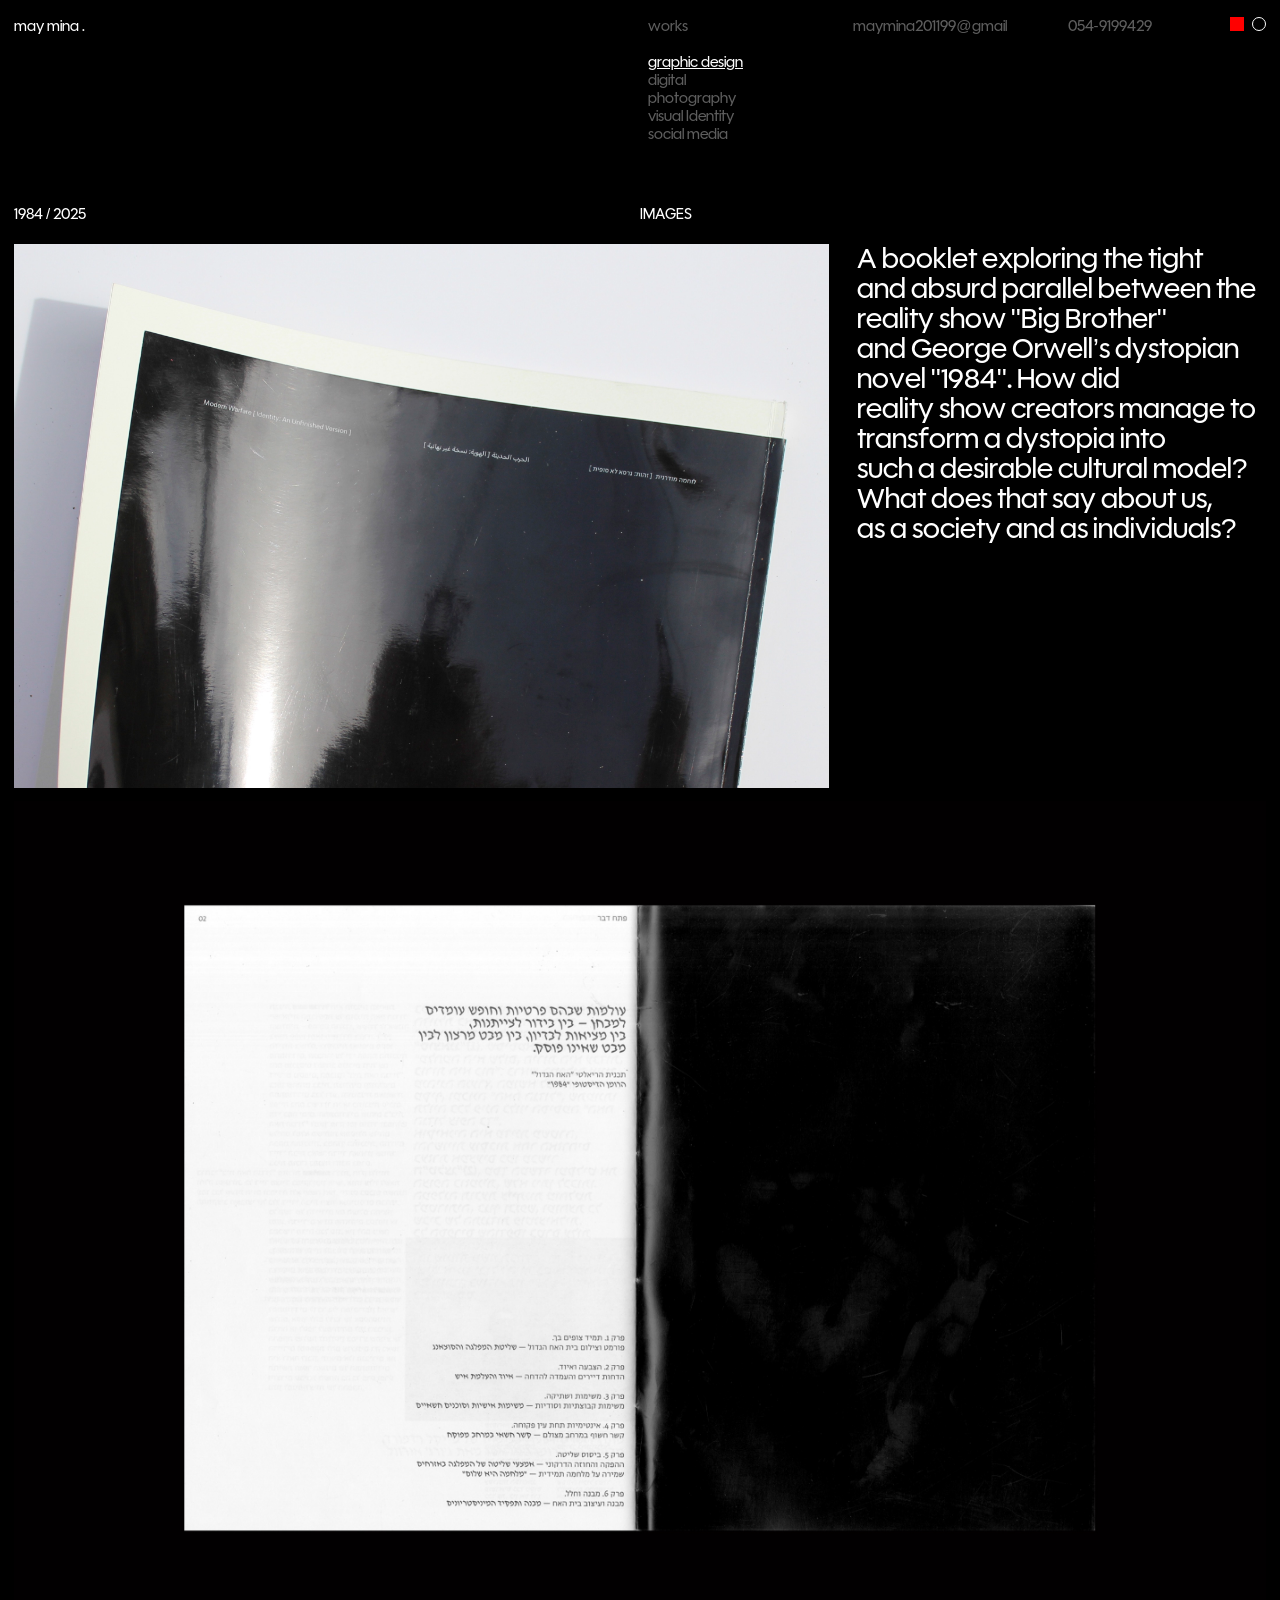
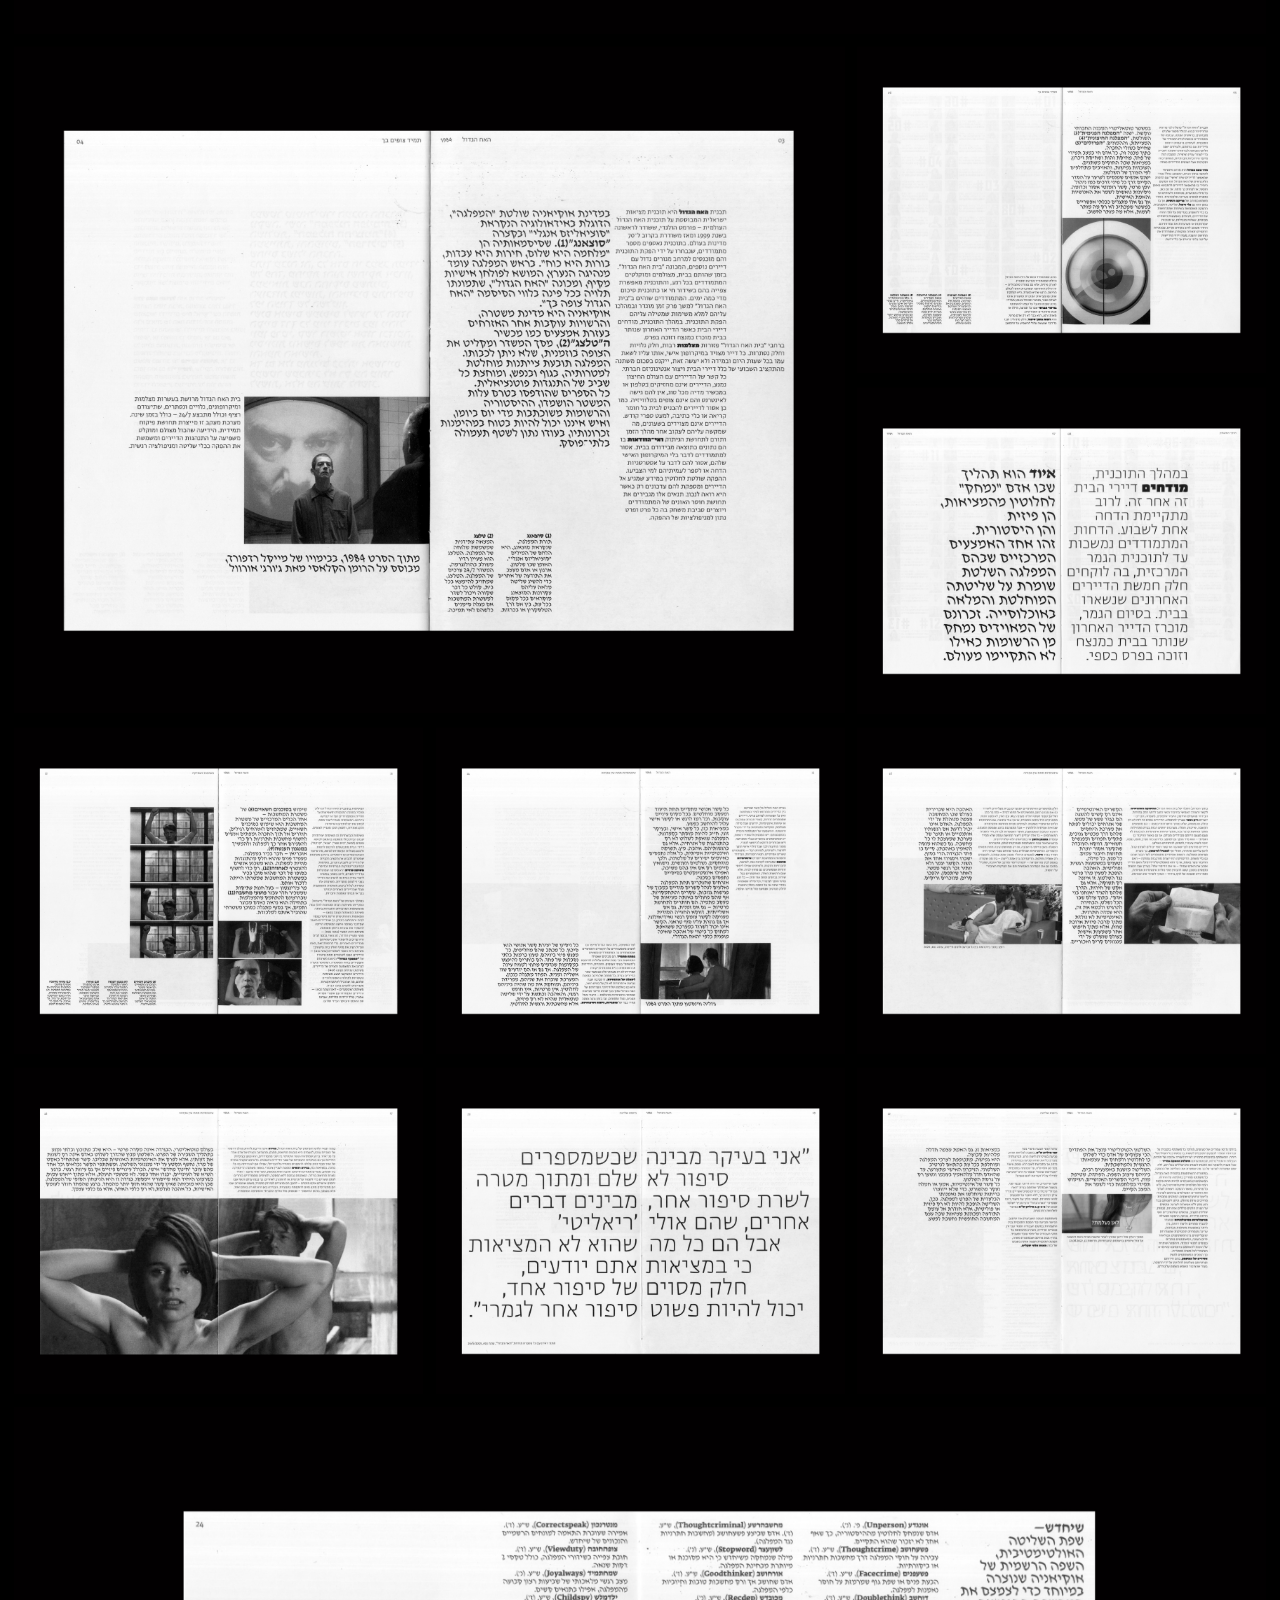
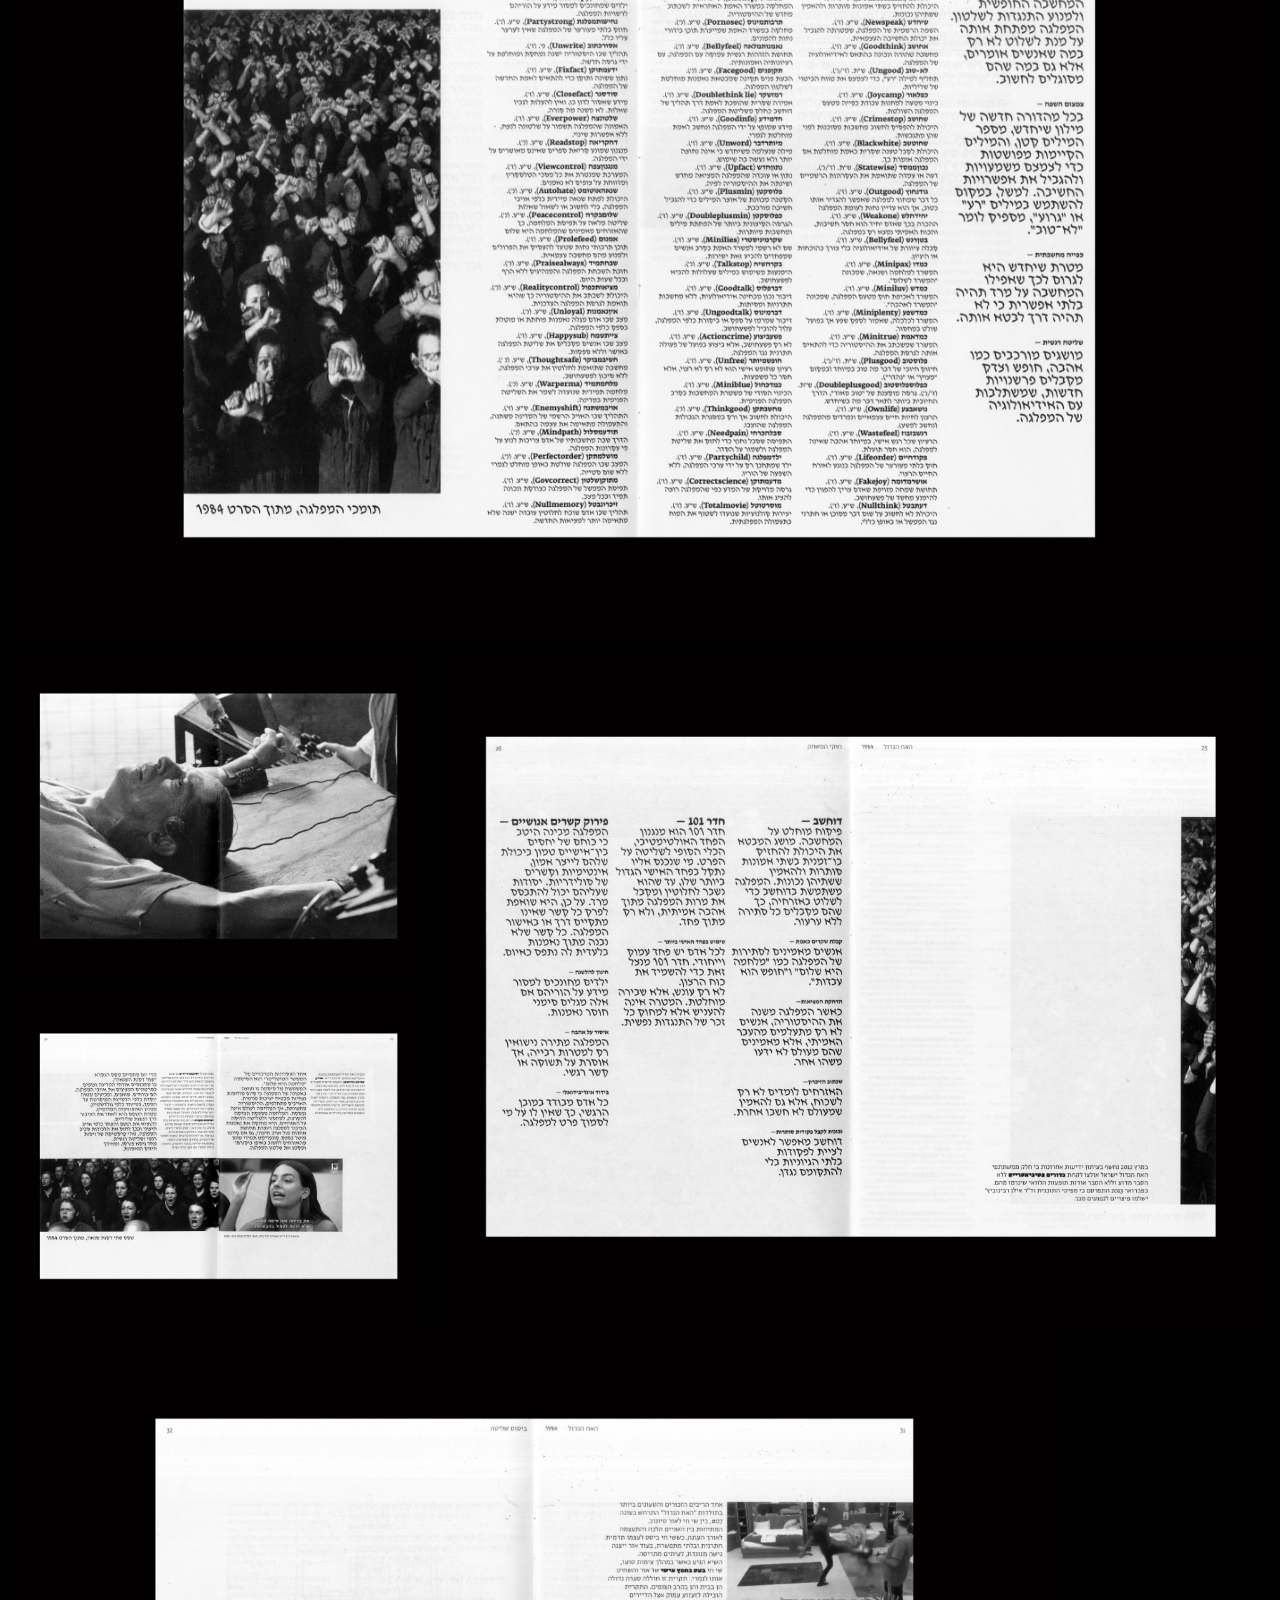
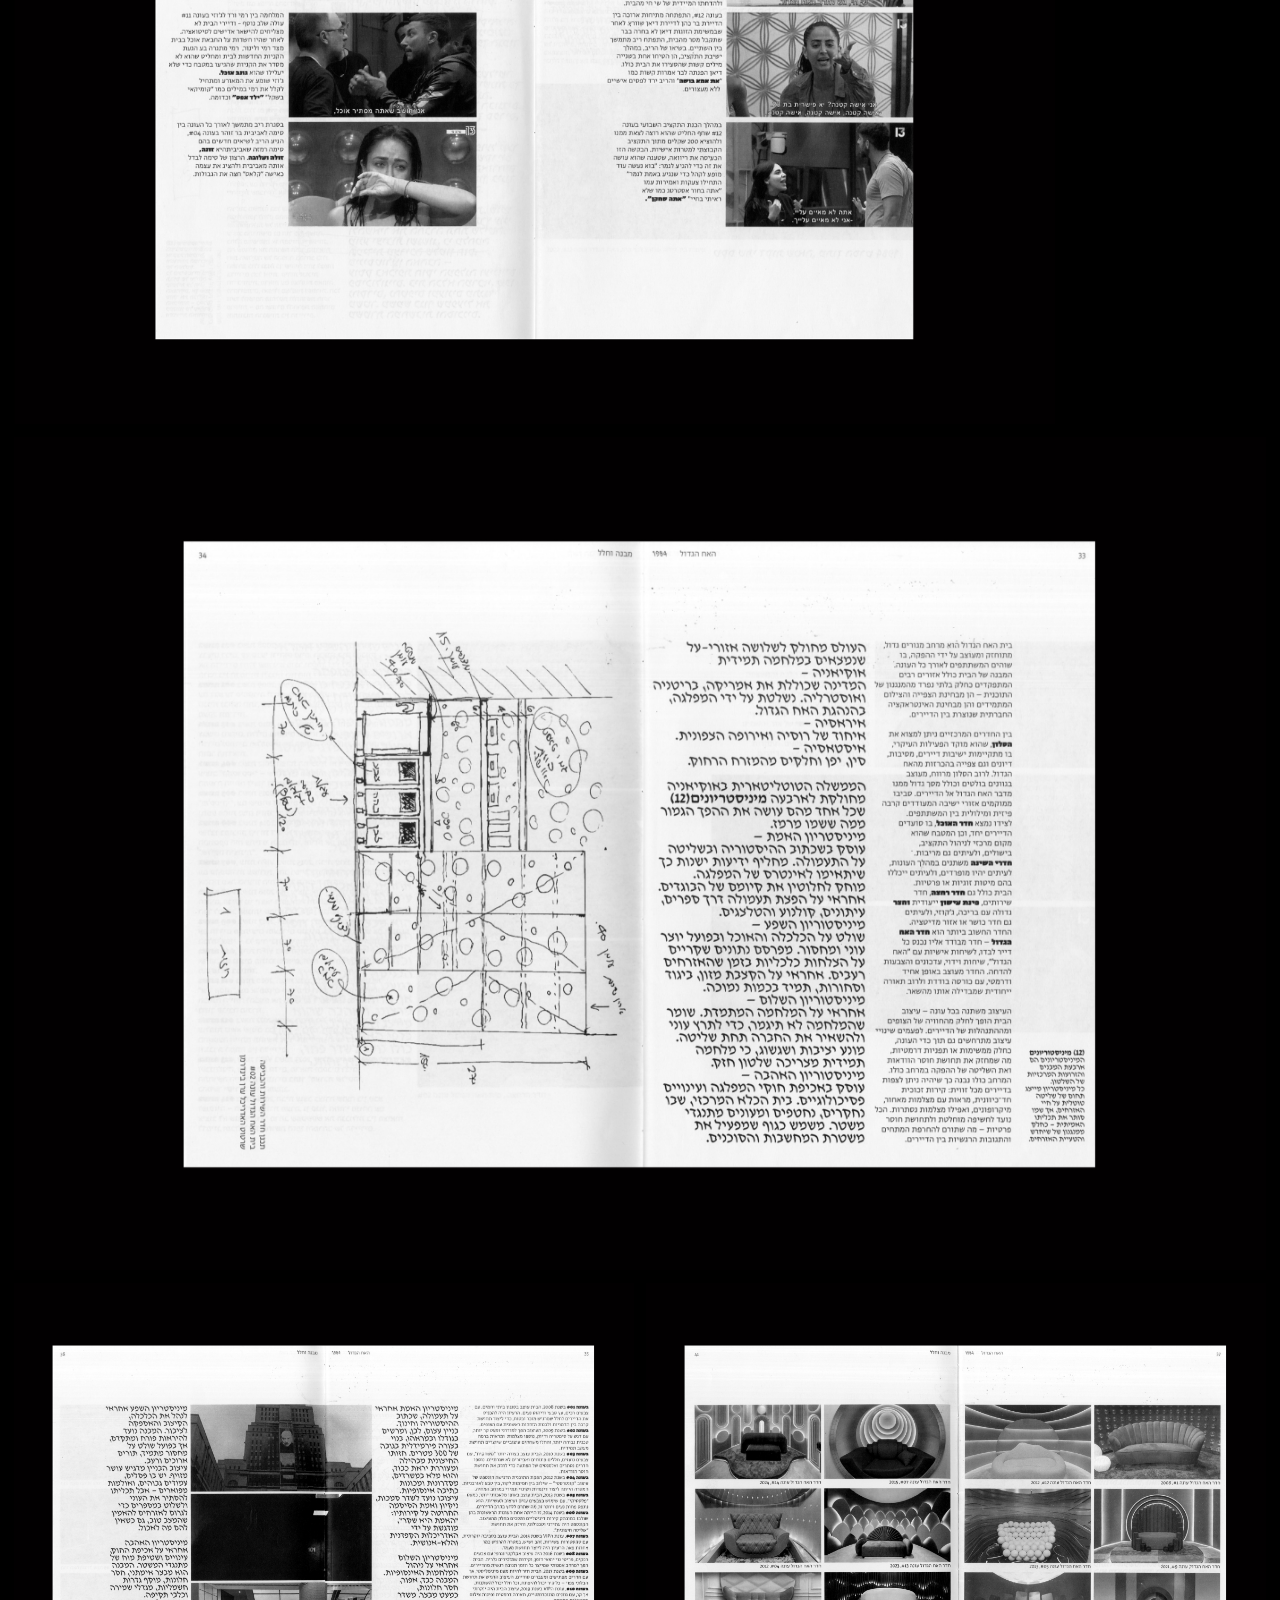
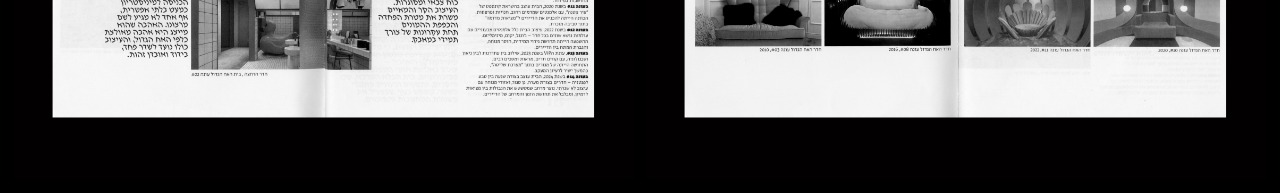
==== 1984-2025.html @ 680404ce "Carousels can mix images and videos (like Instagram): videos play with sound in the viewer; admin up" ====
<!DOCTYPE html>
<html lang="en" dir="ltr">
<head>
  <meta charset="UTF-8">
  <meta name="viewport" content="width=device-width, initial-scale=1">
  <title>May Mina | 1984 / 2025</title>
  <link rel="stylesheet" href="styles.css?v=20261129k">
</head>
<body class="home-page">
  <!--
    עמוד פרויקט. כל עמודי הפרויקטים בנויים באותה צורה:
    החלק העליון כמו בעמוד הבית (התפריט שקוף יותר), שורה עם שם הפרויקט ו-IMAGES,
    דימוי גדול משמאל וטקסט מימין, ומתחת שאר הדימויים בגריד של 6 עמודות (כמו בפיגמה):
    כל דימוי הוא tile, והסוג שלו (full / big / small / wide ...) קובע כמה עמודות הוא תופס.
    הדימויים של הפרויקט נמצאים בתיקייה images/projects/1984-2025.
  -->
  <header class="home-header">
    <!-- השם מוביל חזרה לעמוד הבית -->
    <h1 class="home-name"><a class="home-name__link" href="index.html?v=20261129k">may mina .</a></h1>

    <a class="home-process-link" href="process.html?v=20261129k" aria-label="process" title="process"></a>

    <!-- זמני: ריבוע אדום שמוביל לעמוד הניהול (נוריד אותו כשהאתר יהיה מוכן) -->

    <a class="admin-link" href="covers.html?v=20261129k" aria-label="ניהול" title="ניהול"></a>

    <!-- התפריט: הקטגוריה של הפרויקט לבנה עם קו תחתון, השאר באפור. כל קטגוריה מובילה לעמוד הבית, מסונן לפיה -->
    <nav class="home-menu project-menu">
      <a class="home-menu__label" href="index.html?v=20261129k">works</a>
      <ul class="home-menu__list">
        <li><a class="home-menu__item--current" href="index.html?v=20261129k&category=graphic-design">graphic design</a></li>
        <li><a href="index.html?v=20261129k&category=digital">digital</a></li>
        <li><a href="index.html?v=20261129k&category=photography">photography</a></li>
        <li><a href="index.html?v=20261129k&category=visual-identity">visual Identity</a></li>
        <li><a href="index.html?v=20261129k&category=social-media">social media</a></li>
      </ul>
    </nav>

    <!-- שורת הפרויקט: שם הפרויקט ו-IMAGES, על הקו התחתון של החלק העליון -->
    <p class="project-meta project-meta--title">1984 / 2025</p>
    <p class="project-meta project-meta--field">IMAGES</p>
    <!-- פרטי הקשר באפור, למעלה מימין (כמו בפיגמה) -->
    <a class="project-contact project-contact--email" href="mailto:maymina201199@gmail.com">maymina201199@gmail</a>
    <a class="project-contact project-contact--phone" href="tel:+972549199429">054-9199429</a>
  </header>

  <main class="project-page">
    <!-- הפתיחה: הדימוי שמופיע בעמוד הבית, גדול משמאל, וטקסט מימין -->
    <section class="project-intro">
      <img class="project-intro__image" src="images/projects/modern-warfare/01.jpg" alt="1984 / 2025">
      <p class="project-intro__description">
        A booklet exploring the tight and absurd parallel between the reality show "Big Brother" and George Orwell’s dystopian novel "1984".<br>
        How did reality show creators manage to transform a dystopia into such a desirable cultural model? What does that say about us,<br>
        as a society and as individuals?
      </p>
    </section>

    <!-- שאר הדימויים של הפרויקט -->
    <section class="project-images">
      <figure class="tile tile--full"><img class="project-images__image" src="images/projects/1984-2025/01.jpg" alt="" loading="lazy"></figure>
      <figure class="tile tile--big"><img class="project-images__image" src="images/projects/1984-2025/02.jpg" alt="" loading="lazy"></figure>
      <figure class="tile tile--small"><img class="project-images__image" src="images/projects/1984-2025/03.jpg" alt="" loading="lazy"></figure>
      <figure class="tile tile--small"><img class="project-images__image" src="images/projects/1984-2025/04.jpg" alt="" loading="lazy"></figure>
      <figure class="tile tile--small"><img class="project-images__image" src="images/projects/1984-2025/05.jpg" alt="" loading="lazy"></figure>
      <figure class="tile tile--small"><img class="project-images__image" src="images/projects/1984-2025/06.jpg" alt="" loading="lazy"></figure>
      <figure class="tile tile--small"><img class="project-images__image" src="images/projects/1984-2025/07.jpg" alt="" loading="lazy"></figure>
      <figure class="tile tile--small"><img class="project-images__image" src="images/projects/1984-2025/08.jpg" alt="" loading="lazy"></figure>
      <figure class="tile tile--small"><img class="project-images__image" src="images/projects/1984-2025/09.jpg" alt="" loading="lazy"></figure>
      <figure class="tile tile--small"><img class="project-images__image" src="images/projects/1984-2025/10.jpg" alt="" loading="lazy"></figure>
      <figure class="tile tile--full"><img class="project-images__image" src="images/projects/1984-2025/11.jpg" alt="" loading="lazy"></figure>
      <figure class="tile tile--big-right"><img class="project-images__image" src="images/projects/1984-2025/12.jpg" alt="" loading="lazy"></figure>
      <figure class="tile tile--small-left"><img class="project-images__image" src="images/projects/1984-2025/13.jpg" alt="" loading="lazy"></figure>
      <figure class="tile tile--small-left"><img class="project-images__image" src="images/projects/1984-2025/14.jpg" alt="" loading="lazy"></figure>
      <figure class="tile tile--wide"><img class="project-images__image" src="images/projects/1984-2025/15.jpg" alt="" loading="lazy"></figure>
      <figure class="tile tile--full"><img class="project-images__image" src="images/projects/1984-2025/16.jpg" alt="" loading="lazy"></figure>
      <figure class="tile tile--half"><img class="project-images__image" src="images/projects/1984-2025/17.jpg" alt="" loading="lazy"></figure>
      <figure class="tile tile--half"><img class="project-images__image" src="images/projects/1984-2025/18.jpg" alt="" loading="lazy"></figure>
    </section>
  </main>

  <!-- המפה הקטנה של העמוד שמופיעה כשגוללים -->
  <script src="grid.js?v=20261129k"></script>
  <script src="project.js?v=20261129k"></script>
  <script src="copy.js?v=20261129k"></script>
  <script src="idle.js?v=20261129k"></script>
</body>
</html>
---- styles.css ----
/* ===== משתנים: צבעים, פונטים וריווחים (מהפיגמה) ===== */
:root {
  /* צבעים */
  --color-home-background: #000000; /* רקע שחור של עמוד הבית */
  --color-home-text: #ffffff;       /* טקסט לבן בעמוד הבית */
  --color-home-muted: #5e5e5e;      /* אפור של "works" */
  --color-home-contact: rgba(255, 255, 255, 0.8); /* פרטי הקשר */
  --color-marker: #ebff12;          /* הסמן הצהוב עם החץ */
  --color-paper: #ffffff;      /* רקע לבן של עמוד התהליך */
  --color-ink: #000000;        /* טקסט וקווים שחורים בעמוד התהליך */

  /* פונטים */
  --font-home: "Polymath Display", Arial, sans-serif;
  --font-label: "Compadre Narrow", "Arial Narrow", Arial, sans-serif;

  /* גדלי טקסט */
  --label-size: 18px;   /* הטקסט הרגיל בעמוד התהליך */
  --home-text-size: 15px; /* השם והתפריט בעמוד הבית */
  --contact-size: 15px; /* פרטי הקשר בעמוד הבית */
  --contact-drop: 0.18em; /* כמה פרטי הקשר יורדים כדי לשבת על הקו של הדימויים */
  --counter-size: 18px; /* המספור 01 | 02 | 03 על דימוי פתוח */
  --project-name-size: 15px; /* השמות של הפרויקטים מתחת לדימויים */
  --space-titles-top: 15px;  /* בין הדימויים לשמות (בפיגמה: הדימוי נגמר ב-899, השם ב-914) */
  --home-titles-height: 54px; /* מהדימויים של שורה אחת עד הדימויים של השורה הבאה (899 עד 953 בפיגמה) */
  --process-link-size: 14px; /* העיגול שמוביל לעמוד התהליך */
  /* עמוד פרויקט: בפיגמה הוא בנוי לפי "may mina ." בגודל 18px, ובאתר "may mina ." בגודל 15px.
     לכן כל המידות של עמוד הפרויקט מוקטנות באותו יחס (15/18), כדי שהיחסים יישארו כמו בפיגמה */
  --project-scale: calc(15 / 18);
  --project-meta-size: var(--home-text-size);              /* שם הפרויקט והתחום: כמו "may mina ." */
  --project-text-size: calc(34px * var(--project-scale));  /* הטקסט ליד הדימוי הגדול (34px בפיגמה) */
  --project-text-line: calc(36px * var(--project-scale));  /* גובה שורה של הטקסט (36px בפיגמה) */
  --menu-dim-opacity: 0.4;     /* עמוד פרויקט: התפריט שקוף יותר */
  --intro-letter-size: 100px; /* האות במסך הפתיחה */
  --cursor-label-size: 11px; /* התווית [ NEXT ] שליד העכבר */

  /* ריווחים */
  --space-page: 16px;
  /* עמוד הבית (המספרים מהפריים ברוחב 1440px) */
  --home-header-height: 222px;   /* החלק העליון בעמודי הפרויקטים */
  --home-header-height-compact: 170px; /* החלק העליון בעמוד הבית: הגריד מתחיל ממש מתחת לתפריט */
  --space-home-top: 17px;        /* מרחק השם והתפריט מלמעלה */
  --space-home-edge: 14px;       /* מרחק השם מהקצה השמאלי */
  /* עמוד פרויקט (המספרים מהפריים ברוחב 1440px) */
  --space-project-edge: var(--space-home-edge); /* הדימוי ושם הפרויקט מיושרים ל-"may mina ." */
  --space-project-intro-top: calc(26px * var(--project-scale)); /* מהשורה של שם הפרויקט עד הדימוי */
  --space-project-images-gap: calc(15px * var(--project-scale)); /* בין הדימויים של הפרויקט */
  /* חלון הפרויקט שנפתח בלחיצה על פרויקט (המידות מהאתר crxtianhub.com) */
  --pw-item-size: 15cqw;           /* גודל כל דימוי: 15% מרוחב המסך, כמו באתר המקור */
  --pw-item-start: 1cqw;           /* הריבוע הקטן שממנו הדימוי מתחיל */
  --pw-entry-duration: 1700ms;     /* כל התנועה של דימוי אחד */
  --pw-entry-stagger: 90ms;        /* כל דימוי מתחיל קצת אחרי הקודם */
  --pw-entry-delay: 120ms;
  --pw-number-duration: 500ms;
  --pw-small-text: 12px;           /* המספרים 01_ */
  --pw-hold: 150ms;                /* רגע קצר שהדימויים נשארים במקום לפני שהם עפים */
  --pw-leave-duration: 850ms;      /* הדימויים עפים למקום שלהם בעמוד והרקע השחור נעלם */
  --pw-fly-easing: cubic-bezier(0.65, 0, 0.35, 1); /* ease-in-out: מתחיל ונעצר ברכות */
  --pw-easing: cubic-bezier(0.22, 0.65, 0.3, 1);
  /* המפה הקטנה של העמוד והכפתור "Next project" (132 על 232 ו-115 על 24 בפיגמה, מוקטנים כמו שאר העמוד) */
  --dock-scale: 1.2; /* כל הפאנל (המפה והכפתור) גדול ב-20% מהפיגמה */
  --minimap-width: calc(132px * var(--project-scale) * var(--dock-scale));
  --minimap-height: calc(232px * var(--project-scale) * var(--dock-scale));
  --minimap-gap: calc(15px * var(--project-scale) * var(--dock-scale));
  --minimap-right: var(--space-project-edge); /* מיושר לשוליים של העמוד */
  --minimap-bottom: 24px;         /* מרחק מתחתית המסך */
  /* הכפתור "Next project": מסגרת דקה בלי מילוי ובלי פינות מעוגלות, 115 על 24 עם טקסט 18 (כמו בפיגמה) */
  --next-project-width: calc(115px * var(--project-scale) * var(--dock-scale));
  --next-project-height: calc(24px * var(--project-scale) * var(--dock-scale));
  --next-project-size: calc(18px * var(--project-scale) * var(--dock-scale));   /* גודל הטקסט בכפתור */
  --space-counter-top: 9px;        /* המספור: מרחק מהקצה העליון של הדימוי */
  --cursor-label-gap: 10px;      /* רווח בין הסוגריים למילה ב-[ NEXT ] */
  /* עמוד התהליך (המספרים מהפריים ברוחב 1440px) */
  --space-edge: 50px;         /* מרחק מהקצה השמאלי */
  --space-edge-line: 62px;    /* מרחק הקו העליון מהקצה הימני */
  --space-edge-images: 22px;  /* מרחק הדימויים מהקצה הימני */
  --space-line: 27px;         /* מרווח מעל ומתחת לקו העליון */
  --space-title-indent: 34px; /* הכותרת בעמודה השמאלית זזה פנימה */
  --space-title-indent-right: 43px; /* הכותרת בעמודה הימנית זזה פנימה */
  --space-title-gap: 21px;    /* בין כותרת לדימוי בשורה 1 */
  --space-title-gap-row-2: 45px; /* בין כותרת לדימוי בשורה 2 */
  --space-column-gap: 74px;   /* בין שתי העמודות */
  --space-row-gap: 124px;     /* בין שורה של רשומות לשורה הבאה */
  --divider-height: 1037px;   /* אורך הקו האנכי */
  --divider-height-row-2: 479px; /* החלק של הקו שליד שורה 2 */
  --image-open-width: calc(100% * 1330 / 1368); /* COMING SOON פתוח: 1330px בפיגמה */
  --space-project-top: 31px;   /* VISION 01 פתוח: רווח נוסף מעל "PROJECT PAGE" */
  --space-project-title-gap: 24px; /* בין "PROJECT PAGE" לדימוי */
  --space-project-image-gap: 62px; /* בין שני הדימויים של עמוד הפרויקט */
  --space-video-top: 87px;     /* VISION 02 פתוח: רווח נוסף מעל הסרטון */
  --line-width: 1px;

  /* תנועה: משך ואופן ההאטה של פתיחת דימויים */
  --zoom-duration: 600ms;
  --zoom-easing: cubic-bezier(0.22, 1, 0.36, 1);
}

/* ===== פונטים ===== */
/* Polymath Display: נטען מתיקיית fonts של הפרויקט */
@font-face {
  font-family: "Polymath Display";
  src: url("fonts/PolymathDispDemo-Regular.otf") format("opentype");
}

/* Compadre Narrow: נטען מתיקיית fonts של הפרויקט */
@font-face {
  font-family: "Compadre Narrow";
  src: url("fonts/Compadre-Demo-Narrow.otf") format("opentype");
}

/* ===== בסיס ===== */
* {
  box-sizing: border-box;
}

body {
  margin: 0;
}

/* ===== מסך הפתיחה: אות גדולה שמתחלפת באמצע המסך ===== */
.intro {
  position: fixed;
  inset: 0;
  z-index: 100; /* מעל כל האתר */
  display: flex;
  align-items: center;
  justify-content: center;
  background-color: var(--color-home-background);
  color: var(--color-home-text);
  font-family: var(--font-home);
  transition: opacity 500ms var(--zoom-easing);
}

.intro.is-hidden {
  opacity: 0;
  pointer-events: none;
}

.intro__letter {
  font-size: var(--intro-letter-size);
  line-height: 1;
}

/* ===== עמוד הבית ===== */
.home-page {
  background-color: var(--color-home-background);
  color: var(--color-home-text);
  font-family: var(--font-home);
  font-size: var(--home-text-size);
  line-height: normal;
}

/* החלק העליון: שם, תפריט ופרטי קשר (328px בפיגמה) */
.home-header {
  position: relative;
  height: var(--home-header-height);
}

/* בעמוד הבית החלק העליון נמוך יותר, כדי שהגריד יתחיל גבוה יותר */
.home-header--compact {
  height: var(--home-header-height-compact);
}

.home-name {
  position: absolute;
  top: var(--space-home-top);
  left: var(--space-home-edge);
  margin: 0;
  font-size: inherit;
  font-weight: normal;
}

/* בעמודים אחרים השם הוא קישור לעמוד הבית, אבל נראה בדיוק אותו דבר */
.home-name__link {
  color: inherit;
  text-decoration: none;
}

/* הקישור לעמוד התהליך: עיגול לבן דק בפינה הימנית העליונה, מול "may mina ." */
.home-process-link {
  position: absolute;
  top: var(--space-home-top);
  right: var(--space-home-edge);
  width: var(--process-link-size);
  height: var(--process-link-size);
  border: var(--line-width) solid var(--color-home-text);
  border-radius: 50%;
  transition: background-color 200ms ease;
}

/* כשהעכבר על העיגול הוא מתמלא */
.home-process-link:hover {
  background-color: var(--color-home-text);
}

/* זמני: ריבוע אדום קטן משמאל לעיגול, שמוביל לעמוד הניהול (נוריד אותו כשהאתר יהיה מוכן) */
.admin-link {
  position: absolute;
  top: var(--space-home-top);
  right: calc(var(--space-home-edge) + var(--process-link-size) + 8px);
  width: var(--process-link-size);
  height: var(--process-link-size);
  background-color: #ff0000;
}

/* התפריט מתחיל באמצע המסך, כמו בפיגמה */
.home-menu {
  position: absolute;
  top: var(--space-home-top);
  left: calc(100% * 729 / 1440);
}

.home-menu__label {
  display: block;
  margin: 0 0 1lh; /* שורה ריקה מתחת ל-"works" */
  color: var(--color-home-muted);
}

.home-menu__list {
  margin: 0;
  padding: 0;
  list-style: none;
}

/* הכפתורים בתפריט נראים כמו טקסט רגיל */
.home-menu button {
  padding: 0;
  border: 0;
  background: none;
  color: inherit;
  font: inherit;
  cursor: pointer;
}

/* מצבים של התפריט: הפריט שנבחר (הקטגוריה או העמוד שנמצאים בו) לבן עם קו תחתון,
   וכל השאר באפור. בעמוד הבית "works" נבחר מההתחלה */
.home-menu button,
.home-menu a,
.home-menu .home-menu__label {
  color: var(--color-home-muted);
  text-decoration: none;
  transition: color 300ms ease; /* הצבע מתחלף בעדינות כשבוחרים קטגוריה */
}

.home-menu .is-selected,
.home-menu .home-menu__item--current {
  color: var(--color-home-text);
  text-decoration: underline;
}

/* כשהעכבר על קטגוריה: קו תחתון */
.home-menu button:hover,
.home-menu a:hover {
  text-decoration: underline;
}

/* פרטי הקשר: קטנים, באותיות גדולות */
.home-contact {
  position: absolute;
  /* האותיות יושבות ממש על הקו העליון של הדימויים:
     מורידים את הרווח הריק שמתחת לאותיות (המקום של אותיות כמו g ו-p) */
  bottom: calc(-1 * var(--contact-drop));
  margin: 0;
  color: var(--color-home-contact);
  font-family: var(--font-label);
  font-size: var(--contact-size);
  line-height: 1;
  text-transform: uppercase;
  z-index: 2;           /* מעל הדימויים */
  pointer-events: none; /* כדי שהעכבר "יעבור דרכם" לדימוי שמתחת */
}

.home-contact--email {
  left: calc(100% * 727 / 1440);
}

.home-contact--phone {
  left: calc(100% * 1315 / 1440);
}

/* שלושת הדימויים: כל אחד שליש מהרוחב, 480 על 590 בפיגמה */
.home-gallery {
  display: grid;
  grid-template-columns: repeat(3, 1fr);
}

/* פרויקט אחד בגלריה: הדימוי ומתחתיו השם */
.home-gallery__item {
  display: block;
  color: inherit;
  text-decoration: none;
}

/* פרויקט שלא שייך לקטגוריה שבחרו */
.home-gallery__item[hidden] {
  display: none;
}

/* הדימוי: 480 על 590 בפיגמה */
.home-gallery__media {
  position: relative;
  aspect-ratio: 480 / 590;
  overflow: hidden;
}

.home-gallery__slide {
  position: absolute;
  inset: 0;
  display: block;
  width: 100%;
  height: 100%;
  object-fit: cover;
  visibility: hidden;
  transition: object-position var(--zoom-duration) var(--zoom-easing);
}

/* השקופית שרואים עכשיו */
.home-gallery__slide.is-active {
  visibility: visible;
}

/* בדימוי של הפנים רואים את הצד הימני, כמו בפיגמה */
.home-gallery__slide--face {
  object-position: right center;
}

/* בסרטון של האבן רואים קצת מתחת לאמצע, כמו בפיגמה */
.home-gallery__slide--stone {
  object-position: center 57%;
}

/* מילים בערבית: לפונט Polymath אין אותיות ערביות, אז הן מוצגות בפונט של המערכת */
.text-arabic {
  font-family: "Geeza Pro", "Noto Sans Arabic", Arial, sans-serif;
}

/* ===== השם של כל פרויקט, מתחת לדימוי ===== */
.home-gallery__name {
  box-sizing: border-box;
  height: var(--home-titles-height);
  margin: 0;
  padding-top: var(--space-titles-top);
  font-size: var(--project-name-size);
}

/* כל שם זז קצת פנימה מתחילת העמודה שלו, כמו בפיגמה (29px, 16px, 3px).
   העמודה (1, 2 או 3) נקבעת ב-JavaScript, כי היא משתנה כשמסננים לפי קטגוריה */
.home-gallery__item[data-column="1"] .home-gallery__name { padding-left: calc(100% * 29 / 480); }
.home-gallery__item[data-column="2"] .home-gallery__name { padding-left: calc(100% * 16 / 480); }
.home-gallery__item[data-column="3"] .home-gallery__name { padding-left: calc(100% * 3 / 480); }

/* ===== כניסה לעמוד פרויקט: 4 דימויים עולים על המסך (כמו באתר crxtianhub.com) ===== */
/* מסך שחור מעל העמוד. 4 דימויים של הפרויקט עולים בו אחד אחרי השני, ואז הוא נעלם
   וחושף את עמוד הפרויקט (project.js). לחיצה, גלילה או מקש מדלגים */
.pw {
  position: fixed;
  inset: 0;
  z-index: 40;
  overflow: hidden;
  container-type: size; /* הדימויים ממוקמים ביחס למסך: cqw = אחוז מהרוחב, cqh = מהגובה */
  background-color: var(--color-home-background);
  color: var(--color-home-text);
  cursor: pointer;
  transition: background-color var(--pw-leave-duration) var(--pw-fly-easing);
}

/* אחרי שהדימויים גדלו: הרקע השחור נעלם, וכל דימוי עף למקום שלו בעמוד הפרויקט */
.pw.is-settling {
  background-color: transparent;
  pointer-events: none;
}

/* בזמן המעוף הדימוי כבר בגודל ובמקום של היעד, והתנועה עצמה היא transform ו-clip-path
   (project.js), כך שהיא חלקה ולא מחשבת את העמוד מחדש בכל פריים */
.pw__item.is-flying {
  transform: none;
  animation: none;
  transform-origin: center;
  will-change: transform, clip-path;
}

.pw__item.is-flying .pw__number {
  opacity: 0;
  animation: none;
  transition: opacity 200ms ease;
}

/* כל עוד הכניסה מוצגת, העמוד שמאחוריה לא נגלל */
.is-entering {
  overflow: hidden;
}

/* דימוי אחד. המיקום הוא האמצע שלו (כמו באתר המקור) */
.pw__item {
  position: absolute;
  margin: 0;
  width: var(--pw-item-size);
  height: var(--pw-item-size);
  transform: translate(-50%, -50%);
  animation: pw-entry var(--pw-entry-duration) var(--pw-easing) both;
  animation-delay: calc(var(--pw-entry-delay) + var(--pw-index) * var(--pw-entry-stagger));
}

/* הקומפוזיציה בדיוק כמו באתר המקור: המרחק של כל דימוי ממרכז המסך שם (ברוחב 1440),
   ביחידות של רוחב החלון, כך שהיחסים בין הדימויים נשמרים בכל גודל ובכל צורה של חלון */
.pw__item:nth-child(1) { left: calc(50cqw - 23.99cqw); top: calc(50cqh - 11.28cqw); }
.pw__item:nth-child(2) { left: calc(50cqw - 8.02cqw);  top: calc(50cqh - 4.27cqw); }
.pw__item:nth-child(3) { left: calc(50cqw + 16.01cqw); top: calc(50cqh + 9.76cqw); }
.pw__item:nth-child(4) { left: calc(50cqw + 31.98cqw); top: calc(50cqh + 3.72cqw); }

.pw__image {
  display: block;
  width: 100%;
  height: 100%;
  object-fit: cover;
}

/* המספר 01_ מעל הדימוי, מופיע מתוך טשטוש אחרי שהדימוי נפתח */
.pw__number {
  position: absolute;
  bottom: 100%;
  left: 0;
  padding-bottom: 4px;
  font-size: var(--pw-small-text);
  white-space: nowrap;
  animation: pw-number-in var(--pw-number-duration) var(--pw-easing) both;
  animation-delay: calc(var(--pw-entry-delay) + var(--pw-entry-duration) * 0.7 + var(--pw-index) * var(--pw-entry-stagger));
}

/* ריבוע קטן בתחתית החלון -> עולה למקום שלו -> נפתח לגודל מלא */
@keyframes pw-entry {
  0% {
    width: var(--pw-item-start);
    height: var(--pw-item-start);
    transform: translate(-50%, -50%) translateY(104cqh);
    filter: blur(2px);
  }
  54% {
    width: var(--pw-item-start);
    height: var(--pw-item-start);
    transform: translate(-50%, -50%);
    filter: blur(0);
  }
  100% {
    width: var(--pw-item-size);
    height: var(--pw-item-size);
    transform: translate(-50%, -50%);
  }
}

@keyframes pw-number-in {
  from { opacity: 0; filter: blur(3px); }
  to   { opacity: 1; filter: blur(0); }
}

/* ===== הסמן עם החץ: מחליף את העכבר כשהוא על פרויקט ===== */
/* ריבוע שקוף עם קו דק, ובתוכו חץ. לבן על רקע כהה ושחור על רקע בהיר */
.home-gallery__item[data-preview] {
  cursor: none;
}

.explore-cursor {
  position: fixed;
  top: 0;
  left: 0;
  z-index: 30;
  width: 36px;
  height: 24px;
  margin: -12px 0 0 -18px; /* מרכז הסמן בדיוק על העכבר */
  border: var(--line-width) solid var(--color-home-text);
  mix-blend-mode: difference; /* לבן על רקע כהה, שחור על רקע בהיר */
  pointer-events: none;
  display: none;
}

/* מופיע רק כשהעכבר על פרויקט */
.is-over-project .explore-cursor {
  display: block;
}

/* החץ: הקובץ שחור, והופכים אותו ללבן. החיתוך משמאל מקצר את הזנב של החץ, כמו בפיגמה */
.explore-cursor img {
  position: absolute;
  top: 2px;
  left: 6px;
  width: 17px;
  height: 17px;
  filter: invert(1);
  clip-path: inset(0 0 0 5px);
}

/* מי שביקש במחשב פחות אנימציות: בלי מסך כניסה (project.js מדלג עליו) */
@media (prefers-reduced-motion: reduce) {
  .pw__item,
  .pw__number {
    animation: none;
  }
}

/* ===== התווית [ NEXT ] / [ PREV ] שעוקבת אחרי העכבר ===== */
.cursor-label {
  position: fixed;
  top: 0;
  left: 0;
  z-index: 10;
  display: flex;
  gap: var(--cursor-label-gap);
  color: var(--color-home-text);
  font-family: var(--font-label);
  font-size: var(--cursor-label-size);
  text-transform: uppercase;
  white-space: nowrap;
  pointer-events: none; /* כדי שהתווית לא תפריע ללחוץ על הדימוי */
  opacity: 0;
  transition: opacity 200ms ease;
}

.cursor-label.is-visible {
  opacity: 1;
}

/* הסמן הצהוב עם החץ (36 על 24 בפיגמה). מוסתר עד הדימוי האחרון */
.cursor-label__arrow {
  position: relative;
  display: none;
  width: 36px;
  height: 24px;
  background-color: var(--color-marker);
}

.cursor-label__arrow img {
  position: absolute;
  top: 3px;
  left: 7px;
  width: 17px;
  height: 17px;
}

/* מלבן צהוב קטן שמסתיר את תחילת החץ, כמו בפיגמה */
.cursor-label__arrow-cover {
  position: absolute;
  top: 5px;
  left: 6px;
  width: 6px;
  height: 15px;
  background-color: var(--color-marker);
}

/* בדימוי האחרון: הסמן הצהוב ו-"explore the project" במקום [ NEXT ] */
.cursor-label.is-explore {
  align-items: center;
}

.cursor-label.is-explore .cursor-label__arrow {
  display: block;
  order: -1; /* הסמן לפני הטקסט */
}

.cursor-label.is-explore .cursor-label__bracket {
  display: none;
}

/* במסכי מגע אין עכבר, אז אין תווית */
@media (hover: none) {
  .cursor-label {
    display: none;
  }
}

/* מי שביקש במחשב פחות אנימציות: נפתח בלי תנועה */
@media (prefers-reduced-motion: reduce) {
  .home-gallery__item,
  .home-gallery__slide {
    transition: none;
  }
}

/* ===== טלפון: הכול בעמודה אחת ===== */
@media (max-width: 700px) {
  .home-header {
    height: auto;
    display: flex;
    flex-direction: column;
    gap: 32px;
    padding: var(--space-home-top) var(--space-page);
  }

  .home-name,
  .home-menu,
  .home-contact {
    position: static;
  }

  /* פרויקט אחד בשורה, והשם מתחת לדימוי */
  .home-gallery {
    grid-template-columns: 1fr;
  }

  .home-gallery__item .home-gallery__name {
    height: auto;
    padding: 15px var(--space-page) 32px;
  }
}

/* ===== מפה קטנה של העמוד (minimap), בעמודי הפרויקטים ===== */
/* קבועה על המסך בצד ימין, ומופיעה כשמתחילים לגלול (project.js) */
/* המפה והכפתור "Next project" יחד, בפינה הימנית התחתונה */
.project-dock {
  position: fixed;
  right: var(--minimap-right);
  bottom: var(--minimap-bottom);
  z-index: 5;
  display: flex;
  flex-direction: column;
  align-items: center;
  gap: var(--minimap-gap);
  opacity: 0;
  pointer-events: none;
  transition: opacity 300ms ease;
}

.project-dock.is-visible {
  opacity: 1;
  pointer-events: auto;
}

.minimap {
  position: relative;
  width: var(--minimap-width);
  height: var(--minimap-height);
  overflow: hidden;
  background-color: var(--color-home-background);
  cursor: pointer;
}

/* הכפתור: מלבן לבן מעוגל עם טקסט שחור קטן (115 על 24 בפיגמה) */
.next-project {
  position: fixed;
  z-index: 5;
  /* באמצע מתחת למפה, בדיוק במקום של הריבוע הריק בפאנל */
  right: calc(var(--minimap-right) + (var(--minimap-width) - var(--next-project-width)) / 2);
  bottom: var(--minimap-bottom);
  display: flex;
  align-items: center;
  justify-content: center;
  width: var(--next-project-width);
  height: var(--next-project-height);
  border: var(--line-width) solid var(--color-home-text);
  color: var(--color-home-text);
  mix-blend-mode: difference; /* כמו הסמנים: לבן על רקע כהה, שחור על רקע בהיר */
  font-size: var(--next-project-size);
  text-decoration: none;
  white-space: nowrap;
  opacity: 0;
  pointer-events: none;
  transition: opacity 300ms ease, background-color 200ms ease, color 200ms ease;
}

/* מופיע יחד עם המפה, כשמתחילים לגלול */
.next-project.is-visible {
  opacity: 1;
  pointer-events: auto;
}

/* המקום של הכפתור בפאנל */
.project-dock__next-space {
  width: var(--next-project-width);
  height: var(--next-project-height);
}

/* כשהעכבר על הכפתור: לבן מלא עם טקסט שחור, כמו קודם */
.next-project:hover {
  background-color: var(--color-home-text);
  color: var(--color-home-background);
  mix-blend-mode: normal;
}

/* העותק המוקטן של העמוד */
.minimap__content {
  position: absolute;
  top: 0;
  left: 0;
  width: 100%;
}

.minimap__content .project-page {
  margin: 0;
  transform-origin: top left;
  pointer-events: none;
}

/* המסגרת הלבנה: מה שרואים עכשיו על המסך */
.minimap__frame {
  position: absolute;
  top: 0;
  left: 0;
  width: 100%;
  border: var(--line-width) solid var(--color-home-text);
  pointer-events: none;
}

/* בטלפון אין מפה (וגם לא הכפתור שמתחתיה, כמו קודם) */
@media (max-width: 700px) {
  .project-dock,
  .next-project {
    display: none;
  }
}

/* ===== הסמן מעל דימויים וסרטונים בעמודי הפרויקטים (project.js) ===== */
/* האייקונים מהפיגמה, בחצי מהגודל שלהם שם ובקו של 1px, כמו הסמן של עמוד הבית */
.has-media-cursor,
.has-media-cursor * {
  cursor: none !important; /* במקום הסמן הרגיל מופיע האייקון */
}

.media-cursor {
  position: fixed;
  top: 0;
  left: 0;
  z-index: 60; /* מעל הדימוי הגדול */
  mix-blend-mode: difference; /* לבן על רקע כהה, שחור על רקע בהיר */
  pointer-events: none;
  display: none;
}

.has-media-cursor .media-cursor {
  display: block;
}

/* כל אייקון ממורכז על העכבר, על פיקסלים שלמים, כדי שהקו יהיה חד ובעובי 1px
   (בדיוק כמו הריבוע עם החץ בעמוד הבית) */
.media-cursor img {
  display: block;
}

.media-cursor[data-kind="zoom-in"] img,
.media-cursor[data-kind="zoom-out"] img {
  width: 36px; /* כמו הריבוע עם החץ בעמוד הבית */
  height: 24px;
  margin: -12px 0 0 -18px;
}

.media-cursor[data-kind="play"] img {
  width: 26px;
  height: 24px;
  margin: -12px 0 0 -13px;
}

.media-cursor[data-kind="pause"] img {
  width: 20px;
  height: 24px;
  margin: -12px 0 0 -10px;
}

/* בדימוי הגדול: הריבוע עם החץ מעמוד הבית (בדיוק כמו .explore-cursor) */
.media-cursor__arrow {
  display: none;
  position: relative;
  width: 36px;
  height: 24px;
  margin: -12px 0 0 -18px; /* מרכז הסמן בדיוק על העכבר */
  border: var(--line-width) solid var(--color-home-text);
}

.media-cursor__arrow img {
  position: absolute;
  top: 2px;
  left: 6px;
  width: 17px;
  height: 17px;
  filter: invert(1);
  clip-path: inset(0 0 0 5px);
}

/* הקודם: אותו חץ, הפוך לשמאל (ובמקום ההפוך בתוך הריבוע) */
.media-cursor[data-kind="prev"] .media-cursor__arrow img {
  left: calc(100% - 23px);
  transform: scaleX(-1);
}

.media-cursor[data-kind="next"] .media-cursor__arrow,
.media-cursor[data-kind="prev"] .media-cursor__arrow {
  display: block;
}

.media-cursor[data-kind="next"] .media-cursor__icon,
.media-cursor[data-kind="prev"] .media-cursor__icon {
  display: none;
}

/* ===== דימוי שנפתח בגדול בלחיצה (project.js) ===== */
.project-intro__image,
.project-images__image {
  cursor: zoom-in;
}

.image-viewer {
  position: fixed;
  inset: 0;
  z-index: 50;
  display: flex;
  align-items: center;
  justify-content: center;
  padding: var(--space-home-edge);
  background-color: var(--color-home-background);
  cursor: zoom-out;
  opacity: 0;
  pointer-events: none;
  transition: opacity 300ms var(--pw-fly-easing);
}

.image-viewer.is-open {
  opacity: 1;
  pointer-events: auto;
}

/* המשבצת: באותה צורה כמו בעמוד, הכי גדולה שנכנסת במסך */
.image-viewer__box {
  --viewer-ratio: 1.5;
  width: min(100%, (100vh - 2 * var(--space-home-edge)) * var(--viewer-ratio));
  aspect-ratio: var(--viewer-ratio);
  position: relative;
  overflow: hidden;
  container-type: size;
  transform: scale(0.96);
  transition: transform 300ms var(--pw-fly-easing);
}

.image-viewer.is-open .image-viewer__box {
  transform: none;
}

/* הדימוי בתוכה מקבל את אותו חיתוך, זום והטיה כמו בעמוד (ראו .tile .project-images__image) */

/* ===== עמוד פרויקט ===== */


/* פרטי הקשר באפור, למעלה, בגובה של "may mina ." (בפיגמה ב-960 וב-1201 מתוך 1440) */
.project-contact {
  position: absolute;
  top: var(--space-home-top);
  color: var(--color-home-muted);
  text-decoration: none;
}

.project-contact:hover {
  text-decoration: underline;
}

.project-contact--email { left: calc(100% * 960 / 1440); }
.project-contact--phone { left: calc(100% * 1201 / 1440); }

/* בעמוד הבית: פרטי הקשר לבנים, וכשהעכבר עליהם אפורים עם קו תחתון */
.project-contact--light {
  color: var(--color-home-text);
  transition: color 300ms ease;
}

.project-contact--light:hover {
  color: var(--color-home-muted);
}

/* ===== הסמן של ההעתקה (copy.js): על המייל, הטלפון וטקסט מסומן ===== */
.copy-cursor {
  position: fixed;
  top: 0;
  left: 0;
  z-index: 70;
  mix-blend-mode: difference; /* לבן על רקע כהה, שחור על רקע בהיר, כמו שאר הסמנים */
  pointer-events: none;
  display: none;
}

.has-copy-cursor,
.has-copy-cursor * {
  cursor: none !important;
}

.has-copy-cursor .copy-cursor {
  display: block;
}

/* כשהסמן של ההעתקה מופיע, הסמנים האחרים מוסתרים */
.has-copy-cursor .media-cursor,
.has-copy-cursor .explore-cursor {
  display: none !important;
}

/* האייקון: הדף שמלפנים בגודל של הריבוע עם החץ (24 על 36), ממורכז על העכבר */
.copy-cursor__icon {
  display: none;
  width: 28px;
  height: 40px;
  margin: -20px 0 0 -14px;
}

.copy-cursor[data-state="icon"] .copy-cursor__icon {
  display: block;
}

/* מעל הטקסט המסומן (האפור של הדפדפן) האייקון שחור, כדי שלא ייעלם באפור */
.copy-cursor[data-on="selection"] {
  mix-blend-mode: normal;
}

.copy-cursor[data-on="selection"] .copy-cursor__icon {
  filter: invert(1);
}

/* "copied!" במקום הסמן, ל-2 שניות */
/* בנגטיב: טקסט שחור על ריבוע לבן בדיוק בגודל של הטקסט */
.copy-cursor__text {
  display: none;
  transform: translate(-50%, -50%);
  background-color: var(--color-home-text);
  color: var(--color-home-background);
  line-height: 1;
  font-family: var(--font-home);
  font-size: var(--home-text-size);
  white-space: nowrap;
}

.copy-cursor[data-state="copied"] .copy-cursor__text {
  display: block;
}

/* ב-"copied!" הצבעים קבועים (שחור על לבן) ולא מתהפכים לפי הרקע */
.copy-cursor[data-state="copied"] {
  mix-blend-mode: normal;
}

/* בטלפון: פרטי הקשר אחד מתחת לשני בצד ימין למעלה, ליד העיגול (שלא ייצאו מהמסך) */
@media (max-width: 700px) {
  .project-contact--email,
  .project-contact--phone {
    left: auto;
    right: calc(var(--space-home-edge) + 2 * var(--process-link-size) + 20px);
    text-align: right;
  }

  .project-contact--phone {
    top: calc(var(--space-home-top) + 1.3em);
  }
}

/* בעמוד פרויקט הסמן העגול של "תהליך" יושב מימין לטלפון, אז לא צריך לזוז */

/* שורת הפרויקט: שם הפרויקט משמאל, התחום באמצע, על הקו התחתון של החלק העליון */
.project-meta {
  position: absolute;
  bottom: 0;
  margin: 0;
  font-size: var(--project-meta-size);
  line-height: 1;
}

.project-meta--title {
  left: var(--space-project-edge);
}

.project-meta--field {
  left: calc(100% * 720 / 1440);
}

/* כל התוכן של עמוד הפרויקט: מיושר ל-"may mina ." משמאל, ובאותו מרחק מימין */
.project-page {
  margin: var(--space-project-intro-top) var(--space-project-edge) var(--space-project-edge);
}

/* הפתיחה: דימוי גדול משמאל (902 על 603 בפיגמה) וטקסט מימין (453 רוחב) */
.project-intro {
  display: grid;
  grid-template-columns: 902fr 453fr;
  column-gap: calc(100% * 31 / 1386);
  margin-bottom: var(--space-project-images-gap);
}

.project-intro__image {
  display: block;
  width: 100%;
  aspect-ratio: 902 / 603;
  object-fit: cover;
}

.project-intro__description {
  margin: 0;
  font-size: var(--project-text-size);
  line-height: var(--project-text-line);
}

/* מסגרת לדימוי הגדול, כשהוא חתוך או מוגדל כמו בפיגמה */
.project-intro__frame {
  position: relative;
  overflow: hidden;
  aspect-ratio: 902 / 603;
  container-type: size;
}

/* שורה בטקסט אחרי הסידור של project.js: כל שורה בשורה משלה, בלי שבירה נוספת */
.balanced-line {
  display: block;
  white-space: nowrap;
}

/* שורת קרדיט בסוף הטקסט: באותו פונט, גודל וצבע כמו המייל והטלפון למעלה,
   והקו התחתון שלה בגובה הקו התחתון של הדימוי הגדול */
.project-intro__description {
  position: relative;
}

.project-intro__credit {
  position: absolute;
  left: 0;
  bottom: 0;
  font-family: var(--font-home);
  font-size: var(--home-text-size);
  line-height: normal;
  color: var(--color-home-muted);
}

/* ===== עמוד עם נתונים במקום דימוי פתיחה (Manyone) ===== */
/* טקסט משמאל, ומימין הנתונים: מתחילים באמצע המסך, כמו שורת התחום שמעליהם (726 מתוך 1440 בפיגמה) */
.project-intro--stats {
  grid-template-columns: 1fr 1fr;
  column-gap: 0;
}

/* הטקסט משמאל: ברוחב 453 מתוך 1440, כמו בפיגמה */
.project-intro--stats .project-intro__description {
  max-width: calc(100vw * 453 / 1440);
}

.project-stats {
  min-width: 0; /* כדי שהגרף לא ימתח את העמוד לרוחב */
}

/* הגרף המונפש (Manyone): בכל הרוחב של העמודה הימנית. הגובה נקבע ב-manyone-growth.js */
.project-stats__chart {
  display: block;
  width: 100%;
}

/* כל שורה: המספר, ומימין המילה (שמתחילה ב-960 מתוך 1440, כמו המייל למעלה) */
.project-stats__list {
  display: grid;
  grid-template-columns: calc(100vw * 234 / 1440) auto;
  margin: 0;
  font-size: var(--project-text-size);
  line-height: calc(72px * var(--project-scale));
}

.project-stats__list dt,
.project-stats__list dd {
  margin: 0;
  white-space: nowrap;
}

/* ב-68.7K אין פלוס, אבל המספר מתחיל באותו מקום כמו שאר המספרים */
.project-stats__plus--empty {
  visibility: hidden;
}

.project-stats__note {
  margin: calc(72px * var(--project-scale)) 0 0;
  font-size: calc(16px * var(--project-scale));
  line-height: calc(72px * var(--project-scale));
  white-space: pre;
}

/* הפיד: 3 עמודות, כל פוסט 4 על 5 (455 על 568 בפיגמה) */
.project-images.project-feed {
  grid-template-columns: repeat(3, 1fr);
}

.project-feed > .tile,
.project-feed__empty {
  aspect-ratio: 455 / 568;
}

.project-feed__empty {
  background-color: var(--color-home-text); /* ריבוע לבן עד שיגיע התוכן */
}

/* שאר הדימויים: גריד של 6 עמודות עם רווח קבוע וקטן, כמו בפיגמה.
   כל דימוי הוא tile, והסוג שלו קובע כמה עמודות הוא תופס (העמוד בונה אותם בסדר קבוע:
   רחב מלא, גדול + שניים קטנים, שלושה קטנים, שלושה קטנים, רחב מלא, שניים קטנים + גדול, רחב) */
.project-images {
  display: grid;
  grid-template-columns: repeat(6, 1fr);
  grid-auto-flow: dense; /* ממלא את החורים, כך ש"שניים קטנים + גדול" מסתדרים נכון */
  gap: var(--space-project-images-gap);
}

/* עמוד עם סידור חופשי (הבל, Manyone): כל דימוי יושב במקום המדויק שלו בפיגמה.
   --x / --y / --w / --h הם המיקום והגודל בפיקסלים מתוך עמוד ברוחב 1440,
   ו---canvas-h הוא הגובה של כל האזור. הכול גדל ומתכווץ יחד עם רוחב המסך */
.project-images.project-free {
  display: block;
  position: relative;
  margin-left: calc(-1 * var(--space-project-edge));
  margin-right: calc(-1 * var(--space-project-edge));
  margin-top: calc(-1 * var(--space-project-images-gap));
  aspect-ratio: 1440 / var(--canvas-h);
}

.project-free > .tile,
.project-free__decor {
  position: absolute;
  left: calc(var(--x) / 1440 * 100%);
  top: calc(var(--y) / var(--canvas-h) * 100%);
  width: calc(var(--w) / 1440 * 100%);
  height: calc(var(--h) / var(--canvas-h) * 100%);
}

.tile {
  position: relative;
  margin: 0;
  overflow: hidden;
  container-type: size; /* הדימוי בתוך המשבצת מחושב לפי הגודל שלה */
}

/* הדימוי במשבצת (וגם בדימוי הגדול ובחלון ההגדלה):
   תמיד בגודל של "cover" לפחות, כך שהוא ממלא את כל המשבצת גם כשמזיזים אותו.
   --dx / --dy מזיזים אותו, --rot מטה אותו ו---zoom מגדיל, כמו החיתוך בפיגמה */
.tile .project-images__image,
.project-intro__frame .project-intro__image,
.image-viewer__box .image-viewer__image {
  --photo-ratio: 1.5;
  position: absolute;
  left: calc(50% + var(--dx, 0%));
  top: calc(50% + var(--dy, 0%));
  width: max(100cqw, 100cqh * var(--photo-ratio));
  height: max(100cqh, 100cqw / var(--photo-ratio));
  max-width: none;
  object-fit: cover;
  transform: translate(-50%, -50%) rotate(var(--rot, 0deg)) scale(var(--zoom, 1));
}

/* רחב מלא: 6 עמודות (1378 על 917 בפיגמה) */
.tile--full  { grid-column: span 6; aspect-ratio: 1378 / 917; }

/* קטן: 2 עמודות (452 על 362 בפיגמה) */
.tile--small { grid-column: span 2; aspect-ratio: 452 / 362; }
.tile--small-left { grid-column: 1 / span 2; aspect-ratio: 452 / 362; }

/* גדול: 4 עמודות וגובה של שני קטנים. הדימוי ממלא אותו בלי להגדיל את השורות */
.tile--big,
.tile--big-right {
  grid-column: span 4;
  grid-row: span 2;
}

.tile--big-right { grid-column: 3 / span 4; }

/* רחב: 5 עמודות (1155 על 768 בפיגמה) */
.tile--wide  { grid-column: span 5; aspect-ratio: 1155 / 768; }

/* חצי: 3 עמודות, כשנשארים בסוף רק שני דימויים */
.tile--half  { grid-column: span 3; aspect-ratio: 452 / 362; }

/* גריד שמסדרים בעמוד הקאברים: כל ריבוע 5 על 4 או 4 על 5, ברוחב של 1 עד 6 טורים.
   grid.js מחשב לכל ריבוע את הגובה ואת השורות, כך שהם מסתדרים אחד ליד השני כמו בפיגמה */
.project-grid > .tile {
  grid-column: span var(--span, 2);
  aspect-ratio: 5 / 4;
}

.project-grid > .tile[data-shape="port"] {
  aspect-ratio: 4 / 5;
}

/* בצורה המקורית של התמונה (למשל פס רחב) */
.project-grid > .tile[data-shape="orig"] {
  aspect-ratio: var(--ratio, 1.25);
}

.project-grid.is-packed > .tile {
  aspect-ratio: auto; /* הגובה מגיע מ-grid.js */
  align-self: start;
}

/* טלפון: הכול בעמודה אחת */
@media (max-width: 700px) {
  .project-meta {
    position: static;
    line-height: normal;
  }

  .project-page {
    margin: 24px var(--space-page) var(--space-page);
  }

  .project-intro {
    grid-template-columns: 1fr;
    row-gap: 24px;
  }

  .project-intro__description {
    font-size: var(--home-text-size);
    line-height: normal;
  }

  .project-intro__description br {
    display: none; /* בטלפון השורות נשברות לבד */
  }

  /* בטלפון הקרדיט חוזר להיות מתחת לטקסט */
  .project-intro__credit {
    position: static;
    display: block;
    margin-top: 24px;
  }

  /* בטלפון כל דימוי ברוחב מלא */
  .project-images {
    grid-template-columns: 1fr;
  }

  .tile[class*="tile--"] {
    grid-column: auto;
    grid-row: auto;
    aspect-ratio: 3 / 2;
  }

  /* בטלפון: הנתונים מתחת לטקסט, והפיד בטור אחד */
  .project-intro--stats {
    grid-template-columns: 1fr;
  }

  .project-stats {
    padding-left: 0;
  }

  .project-stats__list {
    grid-template-columns: auto 1fr;
    column-gap: 24px;
    font-size: var(--home-text-size);
    line-height: 2;
  }

  .project-intro--stats .project-intro__description {
    max-width: none;
  }

  .project-stats__note {
    margin-top: 8px;
    line-height: normal;
  }

  .project-feed > .tile[class],
  .project-feed__empty {
    aspect-ratio: 455 / 568;
  }

  /* בטלפון הסידור החופשי הופך לטור אחד, וכל דימוי שומר על הצורה שלו מהפיגמה */
  .project-images.project-free {
    display: grid;
    margin: 0;
    aspect-ratio: auto;
  }

  .project-free > .tile {
    position: relative;
    left: auto;
    top: auto;
    width: 100%;
    height: auto;
    aspect-ratio: var(--w) / var(--h);
  }

  .project-free__decor {
    display: none;
  }
}

/* ===== עמוד התהליך ===== */
.process-page {
  background-color: var(--color-paper);
  color: var(--color-ink);
  font-family: var(--font-label);
  font-size: var(--label-size);
  line-height: normal;
  text-transform: uppercase; /* בפיגמה כל הטקסט באותיות גדולות */
}

/* הכותרת העליונה "PROCESS" והקו שמתחתיה */
.process-header {
  margin: 0 var(--space-edge-line) 0 var(--space-edge);
  padding: 45px 0 var(--space-line);
  border-bottom: var(--line-width) solid var(--color-ink);
}

.process-header h1 {
  margin: 0;
  font-size: inherit;
  font-weight: normal;
}

/* הרשת של הרשומות: שתי עמודות (623px ו-671px בפיגמה) */
.process-list {
  position: relative;
  display: grid;
  grid-template-columns: 623fr 671fr;
  column-gap: var(--space-column-gap);
  row-gap: var(--space-row-gap);
  margin: var(--space-line) var(--space-edge-images) var(--space-edge) var(--space-edge);
}

/* הקו האנכי שמפריד בין העמודות, באמצע הרווח ביניהן */
.process-list::before {
  content: "";
  position: absolute;
  top: 0;
  height: var(--divider-height);
  left: calc((100% - var(--space-column-gap)) * 623 / 1294 + var(--space-column-gap) / 2);
  border-left: var(--line-width) solid var(--color-ink);
}

/* רשומה אחת: כותרת ודימוי */
.entry {
  display: flex;
  flex-direction: column;
  align-items: flex-start;
  gap: var(--space-title-gap);
}

/* בשורה 2 הרווח בין הכותרת לדימוי גדול יותר, כמו בפיגמה */
.entry--row-2 {
  gap: var(--space-title-gap-row-2);
}

.entry__title {
  margin: 0;
  padding-left: var(--space-title-indent);
  font-size: inherit;
  font-weight: normal;
}

.entry--right .entry__title {
  padding-left: var(--space-title-indent-right);
}

.entry__image {
  display: block;
  width: 100%;
  object-fit: cover;
}

/* COMING SOON: 618 על 388, חתוך כמו בפיגמה */
.entry__image--coming-soon {
  width: calc(100% * 618 / 623);
  aspect-ratio: 618 / 388;
  object-position: 72% center;
}

/* VISION 01: 623 על 862, חתוך מלמטה כמו בפיגמה */
.entry__image--vision-01 {
  aspect-ratio: 623 / 862;
  object-position: center top;
}

/* VISION 02: 671 על 849, עם מסגרת שחורה דקה */
.entry__image--vision-02 {
  aspect-ratio: 671 / 849;
  border: var(--line-width) solid var(--color-ink);
}

/* תא ריק ברשת, כמו בפיגמה (מימין ל-COMING SOON) */
.entry--empty {
  visibility: hidden;
}

/* ===== דימויים שנפתחים בלחיצה ===== */
/* כפתור שקוף סביב הדימוי, כדי שאפשר יהיה ללחוץ עליו */
.entry__open {
  display: block;
  width: 100%;
  padding: 0;
  border: 0;
  background: none;
  cursor: zoom-in;
}

/* כשהדימוי פתוח: הרשומה תופסת את שתי העמודות */
.entry--open {
  grid-column: 1 / -1;
}

.entry--open .entry__open {
  cursor: zoom-out;
}

/* ===== COMING SOON: נפתח לכל הרוחב ===== */
/* הדימוי הפתוח: 1330 על 837, כמו בפיגמה */
.entry--open .entry__image--coming-soon {
  width: var(--image-open-width);
  aspect-ratio: 1330 / 837;
}

/* כשהדימוי פתוח, התא הריק לא צריך מקום */
.process-list--wide .entry--empty {
  display: none;
}

/* כשהדימוי פתוח, הקו האנכי נשאר רק ליד שורה 2, כמו קודם */
.process-list--wide::before {
  display: none;
}

.entry--right {
  position: relative;
}

.process-list--wide .entry--right::before {
  content: "";
  position: absolute;
  top: 0;
  left: calc(var(--space-column-gap) / -2);
  height: var(--divider-height-row-2);
  border-left: var(--line-width) solid var(--color-ink);
}

/* ===== VISION 01: נפתח לבד ===== */
/* כש-VISION 01 פתוח, שאר הרשומות והקו האנכי נעלמים */
.process-list--alone > :not(.entry--open),
.process-list--alone::before {
  display: none;
}

/* הדימוי הפתוח: 1164 על 1684, כמו בפיגמה */
.entry--open .entry__image--vision-01 {
  width: calc(100% * 1164 / 1368);
  aspect-ratio: 1164 / 1684;
}

/* עמוד הפרויקט: מוסתר עד שפותחים את VISION 01 */
.entry__more {
  display: none;
}

.entry--open .entry__more {
  display: flex;
  flex-direction: column;
  width: 100%;
  margin-top: var(--space-project-top);
}

.entry__more .entry__title {
  margin-bottom: var(--space-project-title-gap);
}

/* שני הדימויים של עמוד הפרויקט, בגודל שלהם בפיגמה */
.entry__image--project-1 {
  width: calc(100% * 1157 / 1368);
}

.entry__image--project-2 {
  width: calc(100% * 1158 / 1368);
  margin-top: var(--space-project-image-gap);
}

/* ===== VISION 02: נפתח לבד, עם סרטון ===== */
/* הסרטון מוסתר עד שפותחים */
.entry__video {
  display: none;
}

/* כשפתוח: הדימוי הקטן מתחלף בסרטון, 1327 על 868 עם מסגרת, כמו בפיגמה */
.entry--open .entry__image--vision-02 {
  display: none;
}

.entry--open .entry__video {
  display: block;
  width: calc(100% * 1327 / 1368);
  aspect-ratio: 1327 / 868;
  margin-top: var(--space-video-top);
  border: var(--line-width) solid var(--color-ink);
}

/* ===== טלפון: עמודה אחת, בלי קו מפריד ובלי תאים ריקים ===== */
@media (max-width: 700px) {
  :root {
    --space-edge: var(--space-page);
    --space-edge-line: var(--space-page);
    --space-edge-images: var(--space-page);
    --space-row-gap: 64px;
  }

  .process-header {
    padding-top: 24px;
  }

  .process-list {
    grid-template-columns: 1fr;
  }

  .process-list::before,
  .entry--empty,
  .process-list--wide .entry--right::before {
    display: none;
  }

  .entry__image--coming-soon,
  .entry--open .entry__image--coming-soon,
  .entry--open .entry__image--vision-01,
  .entry__image--project-1,
  .entry__image--project-2,
  .entry--open .entry__video {
    width: 100%;
  }

  .entry--open .entry__video {
    margin-top: 0;
  }
}

/* ===== עמוד הקאברים הנסתר (covers.html): בחירת קאבר לסרטונים בפיד של Manyone ===== */
.covers {
  max-width: 1100px;
  margin: 0 auto;
  padding: 40px var(--space-page) 80px;
}

.covers__title {
  margin: 0 0 8px;
  font-size: 28px;
  font-weight: normal;
}

.covers__intro {
  margin: 0 0 32px;
  color: var(--color-home-muted);
}

.covers__key,
.covers__card {
  margin-bottom: 32px;
  padding: 20px;
  border: var(--line-width) solid var(--color-home-muted);
}

.covers__key {
  display: flex;
  flex-wrap: wrap;
  align-items: center;
  gap: 10px;
}

.covers__key input {
  flex: 1 1 240px;
  padding: 8px;
  border: var(--line-width) solid var(--color-home-muted);
  background: transparent;
  color: inherit;
  font: inherit;
  direction: ltr;
}

.covers button {
  padding: 8px 14px;
  border: 0;
  border-radius: 16px;
  background-color: var(--color-home-text);
  color: var(--color-home-background);
  font: inherit;
  cursor: pointer;
}

.covers button:disabled {
  opacity: 0.5;
}

.covers__card h2 {
  margin: 0 0 16px;
  font-size: 22px;
  font-weight: normal;
}

/* הסרטון, הקאבר החדש והקאבר שיש עכשיו, זה לצד זה */
.covers__media {
  display: grid;
  grid-template-columns: repeat(3, 1fr);
  gap: 16px;
  align-items: start;
}

.covers__media p {
  margin: 0 0 6px;
  color: var(--color-home-muted);
  font-size: 14px;
}

.covers__media video,
.covers__media canvas,
.covers__media img {
  display: block;
  width: 100%;
  max-height: 420px;
  object-fit: contain;
  background-color: #111;
}

.covers__media canvas,
.covers__media img {
  aspect-ratio: 455 / 568;
  height: auto;
}

.covers__actions {
  display: flex;
  flex-wrap: wrap;
  align-items: center;
  gap: 10px;
  margin-top: 16px;
}

.covers__time {
  min-width: 90px;
  color: var(--color-home-muted);
  direction: ltr;
}

.covers__status {
  width: 100%;
  margin: 10px 0 0;
  color: var(--color-home-muted);
}

@media (max-width: 700px) {
  .covers__media {
    grid-template-columns: 1fr;
  }
}

/* ===== עמוד הניהול: בחירת העמוד ===== */
.admin__back {
  color: var(--color-home-text);
}

.admin__page-list {
  display: flex;
  flex-wrap: wrap;
  gap: 8px;
  margin-bottom: 32px;
  direction: ltr;
  justify-content: flex-end;
}

.covers .admin__page-list a {
  padding: 8px 14px;
  border: var(--line-width) solid var(--color-home-muted);
  border-radius: 16px;
  color: var(--color-home-text);
  text-decoration: none;
}

.covers .admin__page-list a:hover {
  background-color: var(--color-home-text);
  color: var(--color-home-background);
}

/* ===== מצב עריכה של עמוד (admin-edit.js, נפתח מעמוד הניהול) ===== */
.is-editing {
  padding-top: 52px;    /* מקום לפס העליון */
  padding-bottom: 120px; /* מקום לפס התחתון */
}

/* במצב עריכה אין מפה קטנה ואין סמן מיוחד */
.is-editing .project-dock,
.is-editing .next-project,
.is-editing .media-cursor {
  display: none !important;
}

/* הפסים של העריכה: צהובים, כדי שיהיה ברור שזה לא חלק מהעמוד */
.edit-bar,
.edit-tools {
  position: fixed;
  left: 0;
  right: 0;
  z-index: 100;
  display: flex;
  flex-wrap: wrap;
  align-items: center;
  gap: 10px 16px;
  padding: 10px var(--space-page);
  background-color: var(--color-marker);
  color: var(--color-ink);
  font-size: 14px;
  direction: rtl;
}

.edit-bar {
  top: 0;
}

.edit-tools {
  bottom: 0;
}

.edit-tools[hidden] {
  display: none;
}

.edit-bar__title {
  font-size: 16px;
}

.edit-bar__link {
  color: var(--color-ink);
}

.edit-bar__status {
  flex: 1;
}

.edit-tools__group {
  display: flex;
  flex-wrap: wrap;
  align-items: center;
  gap: 6px;
}

.edit-bar button,
.edit-tools button,
.edit-modal button {
  padding: 6px 12px;
  border: var(--line-width) solid var(--color-ink);
  border-radius: 16px;
  background-color: transparent;
  color: var(--color-ink);
  font: inherit;
  cursor: pointer;
}

.edit-bar button.is-main,
.edit-tools button.is-on,
.edit-modal button.is-main {
  background-color: var(--color-ink);
  color: var(--color-marker);
}

.edit-bar button:disabled {
  opacity: 0.5;
}

.edit-tools input[type="range"] {
  width: 140px;
  accent-color: var(--color-ink);
}

/* הריבועים בעריכה */
.is-editing .project-images > .tile {
  cursor: pointer;
}

.is-editing .project-images > .tile.is-selected {
  outline: 3px solid var(--color-marker);
  outline-offset: 2px;
  cursor: move; /* גוררים את התמונה כדי לחתוך */
  touch-action: none;
}

/* בזמן החלפה: כל משבצת אחרת מסומנת, כדי שיהיה ברור שלוחצים עליה */
.is-editing .project-images > .tile.is-swap-target {
  cursor: copy;
}

.is-editing .project-images > .tile.is-swap-target:hover {
  outline: 3px dashed var(--color-marker);
  outline-offset: 2px;
}

.is-editing .project-images > .tile.is-dragging {
  opacity: 0.4;
}

.edit-badge {
  position: absolute;
  bottom: 8px;
  left: 50%;
  transform: translateX(-50%);
  padding: 3px 8px;
  background-color: var(--color-marker);
  color: var(--color-ink);
  font-size: 12px;
  white-space: nowrap;
  pointer-events: none;
}

.edit-badge--top {
  top: 8px;
  bottom: auto;
  left: 8px;
  transform: none;
  background-color: rgba(0, 0, 0, 0.75);
  color: var(--color-home-text);
}

.tile.is-cropping .edit-badge {
  display: none;
}

/* הידית לגרירה למקום אחר */
.edit-handle {
  position: absolute;
  top: 8px;
  right: 8px;
  width: 30px;
  height: 30px;
  padding: 0;
  border: 0;
  border-radius: 50%;
  background-color: var(--color-marker);
  color: var(--color-ink);
  font-size: 16px;
  cursor: grab;
  opacity: 0;
}

.tile:hover .edit-handle,
.tile.is-selected .edit-handle {
  opacity: 1;
}

/* הכפתור להוספה, מתחת לגריד */
.edit-add {
  display: block;
  width: 100%;
  margin-top: var(--space-project-images-gap);
  padding: 32px;
  border: 2px dashed var(--color-marker);
  background-color: transparent;
  color: var(--color-marker);
  font: inherit;
  cursor: pointer;
}

/* חלון בחירת הקאבר */
.edit-modal {
  position: fixed;
  inset: 0;
  z-index: 110;
  display: flex;
  align-items: center;
  justify-content: center;
  background-color: rgba(0, 0, 0, 0.8);
  direction: rtl;
}

.edit-modal[hidden] {
  display: none;
}

.edit-modal__box {
  display: grid;
  grid-template-columns: 260px 220px;
  gap: 16px;
  padding: 20px;
  background-color: var(--color-marker);
  color: var(--color-ink);
  font-size: 14px;
}

.edit-modal__box p {
  margin: 0 0 6px;
}

.edit-modal video,
.edit-modal canvas {
  display: block;
  width: 100%;
  max-height: 60vh;
  object-fit: contain;
  background-color: #111;
}

.edit-modal__actions {
  grid-column: 1 / -1;
  display: flex;
  flex-wrap: wrap;
  align-items: center;
  gap: 8px;
}

.edit-modal__note {
  width: 100%;
}

/* טקסט שאפשר לערוך במצב עריכה: מסגרת מקווקוות, וכשכותבים בו מסגרת מלאה */
.is-editing [data-editable] {
  outline: 1px dashed rgba(235, 255, 18, 0.6);
  outline-offset: 4px;
  cursor: text;
}

.is-editing [data-editable]:hover {
  outline-color: var(--color-marker);
}

.is-editing [data-editable]:focus {
  outline: 2px solid var(--color-marker);
}

/* בעריכה שורות של קרדיט נשמרות כמו שכותבים אותן */
.is-editing .project-intro__credit[data-editable] {
  white-space: pre-line;
}

/* ===== עמוד הניהול: הגריד של עמוד הבית ===== */
.admin__home {
  margin-top: 16px;
}

.admin__home-bar {
  position: sticky;
  top: 0;
  z-index: 10;
  display: flex;
  flex-wrap: wrap;
  align-items: center;
  gap: 12px;
  padding: 12px 0;
  background-color: var(--color-home-background);
}

.admin__home-title {
  margin: 0;
  font-size: 22px;
  font-weight: normal;
}

.admin__home-bar .covers__status {
  flex: 1;
  width: auto;
  margin: 0;
}

.admin__home-grid {
  gap: 12px;
}

.admin__home-item {
  position: relative;
}

.admin__home-item.is-changed .home-gallery__media {
  outline: 3px solid var(--color-marker);
  outline-offset: 2px;
}

/* הכפתורים על כל פרויקט */
.admin__home-tools {
  position: absolute;
  right: 8px;
  bottom: 40px;
  left: 8px;
  display: flex;
  flex-wrap: wrap;
  justify-content: center;
  gap: 6px;
}

.covers .admin__home-tools button {
  padding: 6px 12px;
  background-color: var(--color-marker);
  color: var(--color-ink);
}

/* התמונה שנבחרה לחיתוך: מסגרת צהובה, וגוררים אותה */
.admin__home-item.is-selected .home-gallery__media {
  outline: 3px solid var(--color-marker);
  outline-offset: 2px;
  cursor: move;
  touch-action: none;
}

.admin__home-item:not(.is-selected) .home-gallery__media {
  cursor: pointer;
}

.admin__home-hint {
  bottom: auto;
  top: 50%;
}

/* בעמוד הניהול הפס התחתון לא מסתיר את הגריד */
.covers-page {
  padding-bottom: 80px;
}

/* ה-"+" בסוף הגריד של עמוד הבית: פרויקט חדש */
.covers .admin__home-new {
  display: flex;
  flex-direction: column;
  align-items: center;
  justify-content: center;
  gap: 8px;
  aspect-ratio: 480 / 590;
  border: 2px dashed var(--color-marker);
  border-radius: 0;
  background-color: transparent;
  color: var(--color-marker);
  font-size: 18px;
}

.admin__home-new span {
  font-size: 64px;
  line-height: 1;
}

/* הטופס של פרויקט חדש */
.admin__new {
  display: flex;
  flex-direction: column;
  gap: 12px;
  width: min(480px, 90vw);
}

.admin__new h2 {
  margin: 0;
  font-size: 20px;
  font-weight: normal;
}

.admin__new label {
  display: flex;
  flex-direction: column;
  gap: 4px;
}

.admin__new input:not([type="checkbox"]) {
  padding: 6px 8px;
  border: var(--line-width) solid var(--color-ink);
  background: transparent;
  color: inherit;
  font: inherit;
}

.admin__new fieldset {
  margin: 0;
  padding: 8px;
  border: var(--line-width) solid var(--color-ink);
}

.admin__new fieldset label {
  flex-direction: row;
  align-items: center;
  direction: ltr;
  justify-content: flex-end;
}

/* מצב עריכה: הכפתור להחלפת התמונה הגדולה בראש העמוד */
.is-editing .project-intro {
  position: relative;
}

.edit-intro-button {
  position: absolute;
  top: 8px;
  left: 8px;
  z-index: 5;
  padding: 6px 12px;
  border: 0;
  border-radius: 16px;
  background-color: var(--color-marker);
  color: var(--color-ink);
  font: inherit;
  font-size: 14px;
  cursor: pointer;
}

/* עמוד הניהול: תצוגת החיתוך של תמונה בעמוד הבית (זזה לכל הכיוונים, זום וסיבוב).
   בשמירה אותו חיתוך נאפה לתמונה חדשה, כך שבעמוד הבית עצמו אין חיתוך בקוד */
.admin__home-item .home-gallery__media {
  container-type: size;
}

.admin__home-item .home-gallery__slide.admin-crop {
  inset: auto;
  left: calc(50% + var(--dx, 0%));
  top: calc(50% + var(--dy, 0%));
  width: max(100cqw, 100cqh * var(--r, 1));
  height: max(100cqh, 100cqw / var(--r, 1));
  max-width: none;
  object-fit: fill;
  transform: translate(-50%, -50%) rotate(var(--rot, 0deg)) scale(var(--s, 1));
  transition: none;
}

/* עמוד הניהול: הידית לגרירה של פרויקט בגריד של עמוד הבית */
.admin__home-item .edit-handle {
  z-index: 3;
}

.admin__home-item:hover .edit-handle,
.admin__home-item.is-selected .edit-handle {
  opacity: 1;
}

.admin__home-item.is-dragging {
  opacity: 0.4;
}

/* מצב עריכה: סימון של ריבוע שמתחיל שורה חדשה */
.edit-badge--row {
  top: 8px;
  bottom: auto;
  left: auto;
  right: 46px;
  transform: none;
}

/* מצב עריכה: גוררים ריבוע כדי להזיז אותו (ריבוע שנבחר: גרירה = חיתוך) */
.is-editing .edit-grid > .tile:not(.is-selected) {
  cursor: grab;
  touch-action: none;
}

.is-editing .edit-grid > .tile.is-dragging {
  opacity: 0.25;
  outline: 2px dashed var(--color-marker);
  outline-offset: 2px;
}

/* התמונה הקטנה שעוקבת אחרי העכבר בזמן הגרירה */
.edit-ghost {
  position: fixed;
  top: 0;
  left: 0;
  z-index: 120;
  width: 140px;
  margin: -40px 0 0 -70px;
  opacity: 0.85;
  outline: 2px solid var(--color-marker);
  pointer-events: none;
}

.is-dragging-tile,
.is-dragging-tile * {
  cursor: grabbing !important;
}

/* ===== פיד של סושיאל: הפוסט שנפתח בגדול (project.js) ===== */
.feed-viewer {
  position: fixed;
  inset: 0;
  z-index: 50;
  display: flex;
  align-items: center;
  justify-content: center;
  background-color: var(--color-home-background);
  opacity: 0;
  pointer-events: none;
  transition: opacity 300ms ease;
}

.feed-viewer.is-open {
  opacity: 1;
  pointer-events: auto;
}

/* הפוסט: הכי גדול שנכנס במסך, בצורה של התמונה / הסרטון */
.feed-viewer__post {
  --post-ratio: 0.8011;
  position: relative;
  height: min(calc(100vh - 2 * var(--space-home-edge)), calc((100vw - 2 * var(--space-home-edge)) / var(--post-ratio)));
  aspect-ratio: var(--post-ratio);
}

.feed-viewer__media,
.feed-viewer__media img,
.feed-viewer__media video {
  display: block;
  width: 100%;
  height: 100%;
}

.feed-viewer__media img,
.feed-viewer__media video {
  object-fit: cover;
}

/* פס ההתקדמות של הקרוסלה: פס לכל תמונה, עד התמונה הנוכחית לבנים (כמו באינסטגרם) */
.feed-viewer__bars {
  position: absolute;
  right: 12px;
  bottom: 12px;
  left: 12px;
  display: flex;
  gap: 4px;
}

.feed-viewer__bars span {
  flex: 1;
  height: 2px;
  background-color: rgba(255, 255, 255, 0.35);
  transition: background-color 200ms ease;
}

.feed-viewer__bars span.is-on {
  background-color: var(--color-home-text);
}

.project-feed > .tile {
  cursor: zoom-in;
}

/* גרף בלי נתונים (עמוד סושיאל חדש): לא מוצג באתר */
.project-stats.is-empty .project-stats__chart {
  display: none;
}

/* מצב עריכה: הכפתור של נתוני הגרף, ומקום לגרף שעוד אין לו נתונים */
.is-editing .project-stats {
  position: relative;
  min-height: 80px;
}

.edit-chart-button {
  left: auto;
  right: 8px;
}

/* מצב עריכה: טקסט ריק נראה כמו מקום לכתוב בו */
.is-editing [data-editable]:empty::before {
  content: "כתבי כאן…";
  opacity: 0.4;
}

.is-editing .edit-text:empty {
  display: inline-block;
  min-width: 200px;
}

/* ===== פס הגלילה של העמוד: קו לבן דק (כמו הקווים של האייקונים), שמתעבה כשהעכבר עליו ===== */
html {
  scrollbar-color: var(--color-home-text) transparent; /* Firefox */
  scrollbar-width: thin;
}

::-webkit-scrollbar {
  width: 11px;
  height: 11px;
  background: transparent;
}

::-webkit-scrollbar-track,
::-webkit-scrollbar-corner {
  background: transparent;
}

/* הקו: 1px באמצע (השוליים השקופים מסביב הם המקום שאפשר לתפוס) */
::-webkit-scrollbar-thumb {
  border: 5px solid transparent;
  background-color: var(--color-home-text);
  background-clip: padding-box;
}

/* כשהעכבר על הקו או כשגוררים אותו: קצת יותר עבה, כדי שיהיה קל לתפוס */
::-webkit-scrollbar-thumb:hover,
::-webkit-scrollbar-thumb:active {
  border-width: 3px;
}
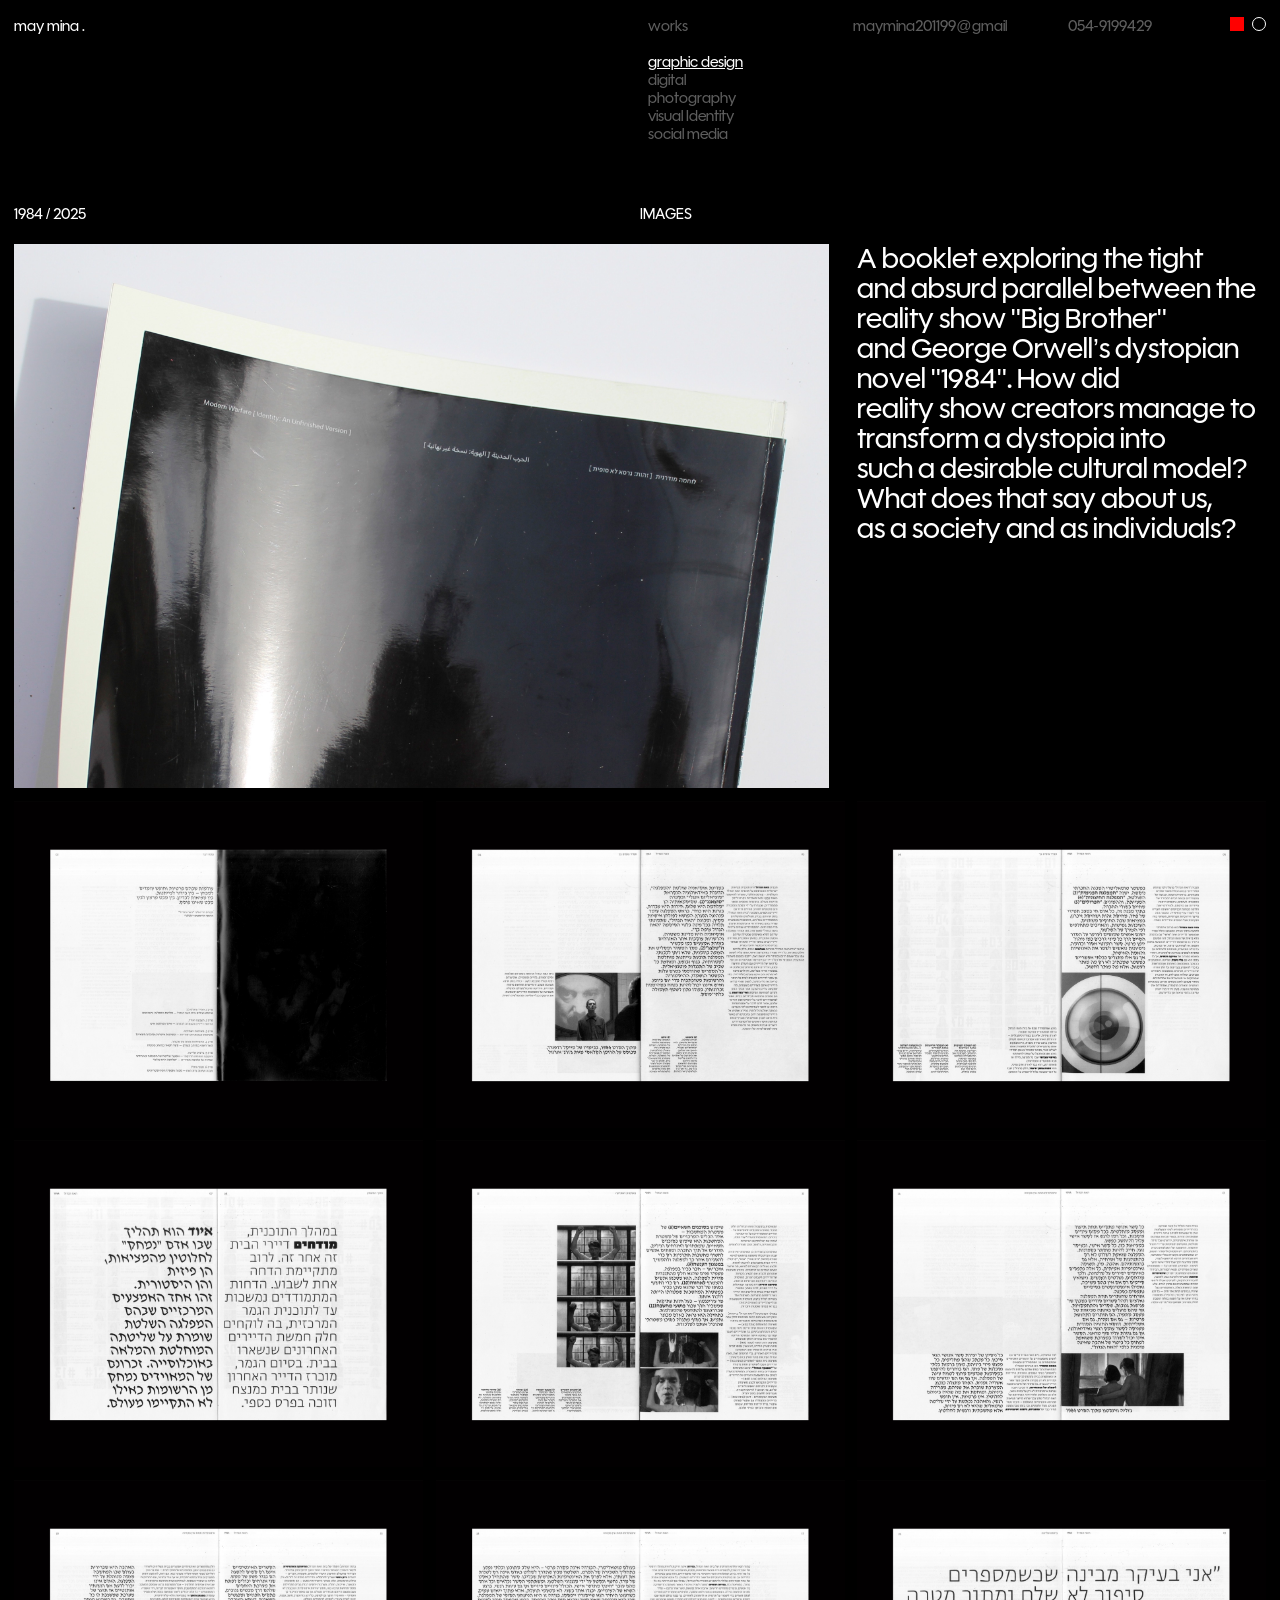
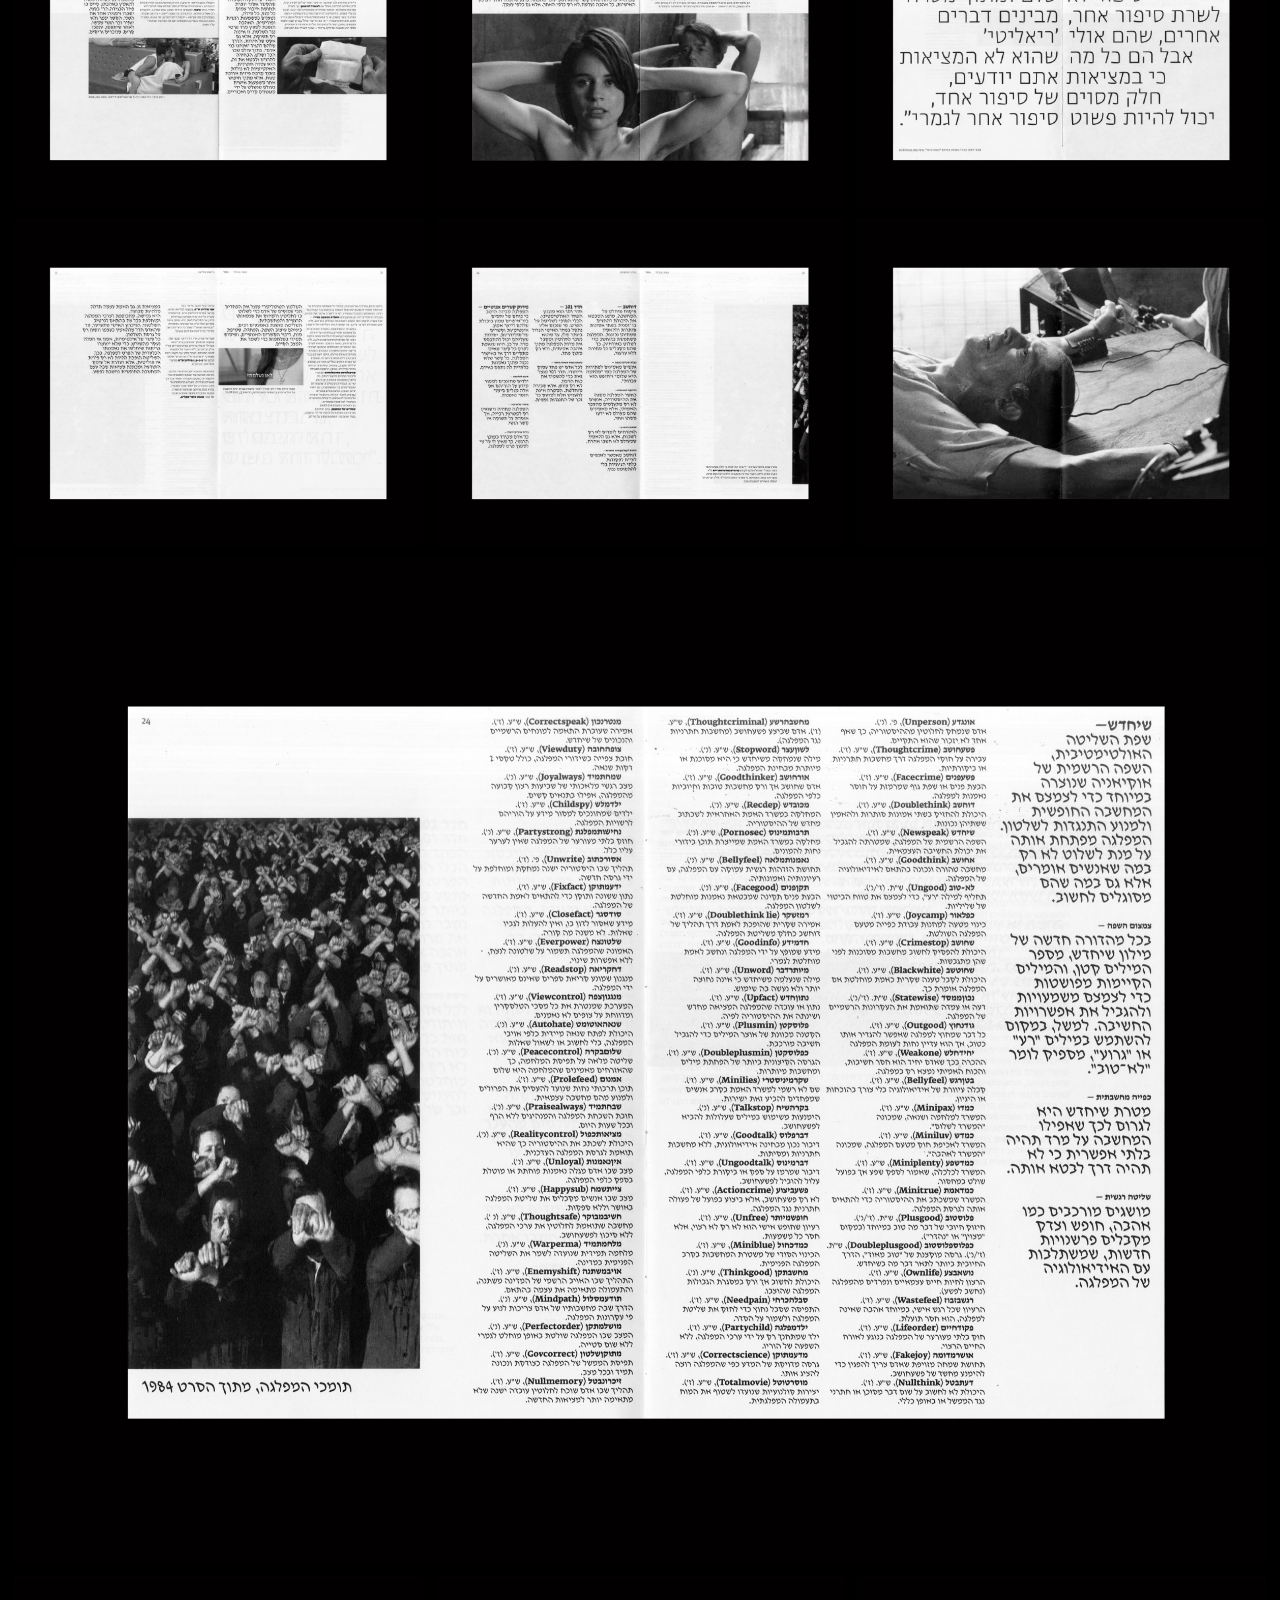
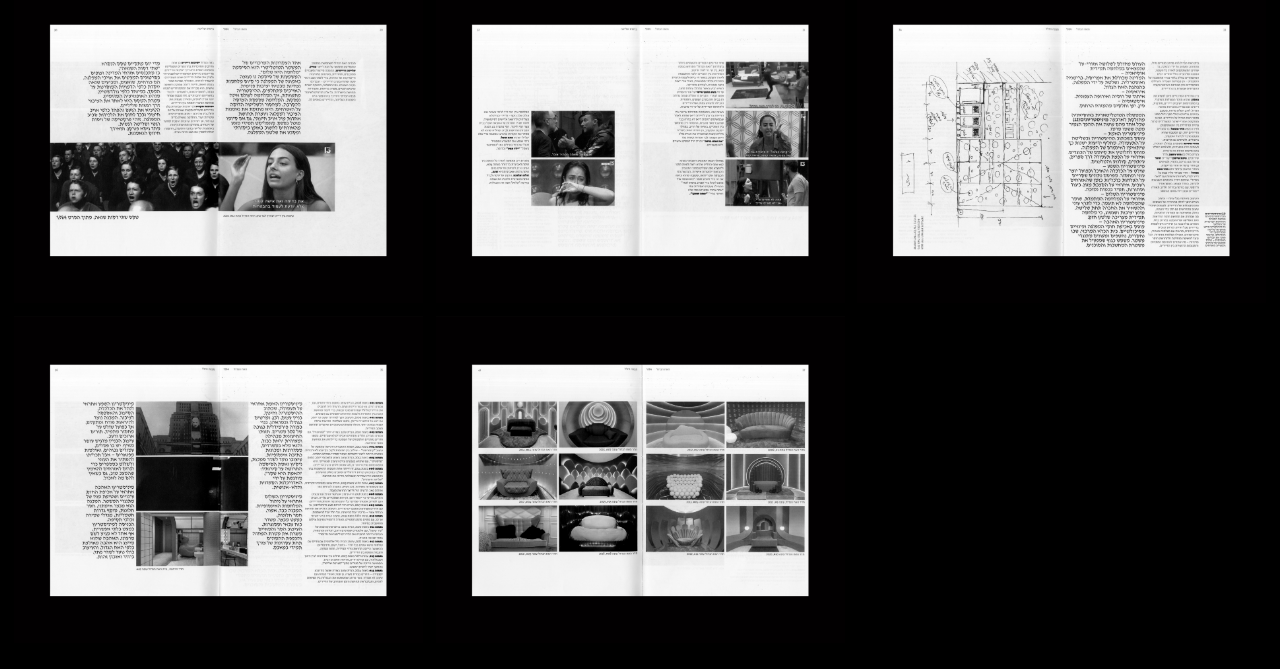
==== commit c2820a89: "1984-2025.html: updated from the admin page" ====
--- a/1984-2025.html
+++ b/1984-2025.html
@@ -4,7 +4,7 @@
   <meta charset="UTF-8">
   <meta name="viewport" content="width=device-width, initial-scale=1">
   <title>May Mina | 1984 / 2025</title>
-  <link rel="stylesheet" href="styles.css?v=20261129k">
+  <link rel="stylesheet" href="styles.css?v=20261129p">
 </head>
 <body class="home-page">
   <!--
@@ -16,23 +16,23 @@
   -->
   <header class="home-header">
     <!-- השם מוביל חזרה לעמוד הבית -->
-    <h1 class="home-name"><a class="home-name__link" href="index.html?v=20261129k">may mina .</a></h1>
+    <h1 class="home-name"><a class="home-name__link" href="index.html?v=20261129p">may mina .</a></h1>
 
-    <a class="home-process-link" href="process.html?v=20261129k" aria-label="process" title="process"></a>
+    <a class="home-process-link" href="process.html?v=20261129p" aria-label="process" title="process"></a>
 
     <!-- זמני: ריבוע אדום שמוביל לעמוד הניהול (נוריד אותו כשהאתר יהיה מוכן) -->
 
-    <a class="admin-link" href="covers.html?v=20261129k" aria-label="ניהול" title="ניהול"></a>
+    <a class="admin-link" href="covers.html?v=20261129p" aria-label="ניהול" title="ניהול"></a>
 
     <!-- התפריט: הקטגוריה של הפרויקט לבנה עם קו תחתון, השאר באפור. כל קטגוריה מובילה לעמוד הבית, מסונן לפיה -->
     <nav class="home-menu project-menu">
-      <a class="home-menu__label" href="index.html?v=20261129k">works</a>
+      <a class="home-menu__label" href="index.html?v=20261129p">works</a>
       <ul class="home-menu__list">
-        <li><a class="home-menu__item--current" href="index.html?v=20261129k&category=graphic-design">graphic design</a></li>
-        <li><a href="index.html?v=20261129k&category=digital">digital</a></li>
-        <li><a href="index.html?v=20261129k&category=photography">photography</a></li>
-        <li><a href="index.html?v=20261129k&category=visual-identity">visual Identity</a></li>
-        <li><a href="index.html?v=20261129k&category=social-media">social media</a></li>
+        <li><a class="home-menu__item--current" href="index.html?v=20261129p&category=graphic-design">graphic design</a></li>
+        <li><a href="index.html?v=20261129p&category=digital">digital</a></li>
+        <li><a href="index.html?v=20261129p&category=photography">photography</a></li>
+        <li><a href="index.html?v=20261129p&category=visual-identity">visual Identity</a></li>
+        <li><a href="index.html?v=20261129p&category=social-media">social media</a></li>
       </ul>
     </nav>
 
@@ -56,32 +56,32 @@
     </section>
 
     <!-- שאר הדימויים של הפרויקט -->
-    <section class="project-images">
-      <figure class="tile tile--full"><img class="project-images__image" src="images/projects/1984-2025/01.jpg" alt="" loading="lazy"></figure>
-      <figure class="tile tile--big"><img class="project-images__image" src="images/projects/1984-2025/02.jpg" alt="" loading="lazy"></figure>
-      <figure class="tile tile--small"><img class="project-images__image" src="images/projects/1984-2025/03.jpg" alt="" loading="lazy"></figure>
-      <figure class="tile tile--small"><img class="project-images__image" src="images/projects/1984-2025/04.jpg" alt="" loading="lazy"></figure>
-      <figure class="tile tile--small"><img class="project-images__image" src="images/projects/1984-2025/05.jpg" alt="" loading="lazy"></figure>
-      <figure class="tile tile--small"><img class="project-images__image" src="images/projects/1984-2025/06.jpg" alt="" loading="lazy"></figure>
-      <figure class="tile tile--small"><img class="project-images__image" src="images/projects/1984-2025/07.jpg" alt="" loading="lazy"></figure>
-      <figure class="tile tile--small"><img class="project-images__image" src="images/projects/1984-2025/08.jpg" alt="" loading="lazy"></figure>
-      <figure class="tile tile--small"><img class="project-images__image" src="images/projects/1984-2025/09.jpg" alt="" loading="lazy"></figure>
-      <figure class="tile tile--small"><img class="project-images__image" src="images/projects/1984-2025/10.jpg" alt="" loading="lazy"></figure>
-      <figure class="tile tile--full"><img class="project-images__image" src="images/projects/1984-2025/11.jpg" alt="" loading="lazy"></figure>
-      <figure class="tile tile--big-right"><img class="project-images__image" src="images/projects/1984-2025/12.jpg" alt="" loading="lazy"></figure>
-      <figure class="tile tile--small-left"><img class="project-images__image" src="images/projects/1984-2025/13.jpg" alt="" loading="lazy"></figure>
-      <figure class="tile tile--small-left"><img class="project-images__image" src="images/projects/1984-2025/14.jpg" alt="" loading="lazy"></figure>
-      <figure class="tile tile--wide"><img class="project-images__image" src="images/projects/1984-2025/15.jpg" alt="" loading="lazy"></figure>
-      <figure class="tile tile--full"><img class="project-images__image" src="images/projects/1984-2025/16.jpg" alt="" loading="lazy"></figure>
-      <figure class="tile tile--half"><img class="project-images__image" src="images/projects/1984-2025/17.jpg" alt="" loading="lazy"></figure>
-      <figure class="tile tile--half"><img class="project-images__image" src="images/projects/1984-2025/18.jpg" alt="" loading="lazy"></figure>
+    <section class="project-images project-grid">
+      <figure class="tile" data-span="2" data-shape="land" style="--span: 2"><img class="project-images__image" src="images/projects/1984-2025/01.jpg" alt loading="lazy" style="--photo-ratio: 1.4149"></figure>
+      <figure class="tile" data-span="2" data-shape="land" style="--span: 2"><img class="project-images__image" src="images/projects/1984-2025/02.jpg" alt loading="lazy" style="--photo-ratio: 1.4149"></figure>
+      <figure class="tile" data-span="2" data-shape="land" style="--span: 2"><img class="project-images__image" src="images/projects/1984-2025/03.jpg" alt loading="lazy" style="--photo-ratio: 1.4149"></figure>
+      <figure class="tile" data-span="2" data-shape="land" style="--span: 2"><img class="project-images__image" src="images/projects/1984-2025/04.jpg" alt loading="lazy" style="--photo-ratio: 1.4149"></figure>
+      <figure class="tile" data-span="2" data-shape="land" style="--span: 2"><img class="project-images__image" src="images/projects/1984-2025/05.jpg" alt loading="lazy" style="--photo-ratio: 1.4149"></figure>
+      <figure class="tile" data-span="2" data-shape="land" style="--span: 2"><img class="project-images__image" src="images/projects/1984-2025/06.jpg" alt loading="lazy" style="--photo-ratio: 1.4149"></figure>
+      <figure class="tile" data-span="2" data-shape="land" style="--span: 2"><img class="project-images__image" src="images/projects/1984-2025/07.jpg" alt loading="lazy" style="--photo-ratio: 1.4149"></figure>
+      <figure class="tile" data-span="2" data-shape="land" style="--span: 2"><img class="project-images__image" src="images/projects/1984-2025/08.jpg" alt loading="lazy" style="--photo-ratio: 1.4149"></figure>
+      <figure class="tile" data-span="2" data-shape="land" style="--span: 2"><img class="project-images__image" src="images/projects/1984-2025/09.jpg" alt loading="lazy" style="--photo-ratio: 1.4149"></figure>
+      <figure class="tile" data-span="2" data-shape="land" style="--span: 2"><img class="project-images__image" src="images/projects/1984-2025/10.jpg" alt loading="lazy" style="--photo-ratio: 1.4149"></figure>
+      <figure class="tile" data-span="6" data-shape="land" style="--span: 6"><img class="project-images__image" src="images/projects/1984-2025/11.jpg" alt loading="lazy" style="--photo-ratio: 1.4149; --dx: 0.56%"></figure>
+      <figure class="tile" data-span="2" data-shape="land" style="--span: 2"><img class="project-images__image" src="images/projects/1984-2025/12.jpg" alt loading="lazy" style="--photo-ratio: 1.4149"></figure>
+      <figure class="tile" data-span="2" data-shape="land" style="--span: 2"><img class="project-images__image" src="images/projects/1984-2025/13.jpg" alt loading="lazy" style="--photo-ratio: 1.4149"></figure>
+      <figure class="tile" data-span="2" data-shape="land" style="--span: 2"><img class="project-images__image" src="images/projects/1984-2025/14.jpg" alt loading="lazy" style="--photo-ratio: 1.4149"></figure>
+      <figure class="tile" data-span="2" data-shape="land" style="--span: 2"><img class="project-images__image" src="images/projects/1984-2025/15.jpg" alt loading="lazy" style="--photo-ratio: 1.4149"></figure>
+      <figure class="tile" data-span="2" data-shape="land" style="--span: 2"><img class="project-images__image" src="images/projects/1984-2025/16.jpg" alt loading="lazy" style="--photo-ratio: 1.4149"></figure>
+      <figure class="tile" data-span="2" data-shape="land" style="--span: 2"><img class="project-images__image" src="images/projects/1984-2025/17.jpg" alt loading="lazy" style="--photo-ratio: 1.4149"></figure>
+      <figure class="tile" data-span="2" data-shape="land" style="--span: 2"><img class="project-images__image" src="images/projects/1984-2025/18.jpg" alt loading="lazy" style="--photo-ratio: 1.4149"></figure>
     </section>
   </main>
 
   <!-- המפה הקטנה של העמוד שמופיעה כשגוללים -->
-  <script src="grid.js?v=20261129k"></script>
-  <script src="project.js?v=20261129k"></script>
-  <script src="copy.js?v=20261129k"></script>
-  <script src="idle.js?v=20261129k"></script>
+  <script src="grid.js?v=20261129p"></script>
+  <script src="project.js?v=20261129p"></script>
+  <script src="copy.js?v=20261129p"></script>
+  <script src="idle.js?v=20261129p"></script>
 </body>
 </html>
--- a/styles.css
+++ b/styles.css
@@ -2235,9 +2235,12 @@
 }
 
 /* ===== פס הגלילה של העמוד: קו לבן דק (כמו הקווים של האייקונים), שמתעבה כשהעכבר עליו ===== */
-html {
-  scrollbar-color: var(--color-home-text) transparent; /* Firefox */
-  scrollbar-width: thin;
+/* Firefox בלבד (כרום וספארי מתעלמים מהעיצוב למטה אם ההגדרה הזאת קיימת) */
+@supports (-moz-appearance: none) {
+  html {
+    scrollbar-color: var(--color-home-text) transparent;
+    scrollbar-width: thin;
+  }
 }
 
 ::-webkit-scrollbar {
@@ -2258,8 +2261,13 @@
   background-clip: padding-box;
 }
 
-/* כשהעכבר על הקו או כשגוררים אותו: קצת יותר עבה, כדי שיהיה קל לתפוס */
+/* כשהעכבר על הקו או כשגוררים אותו: קצת יותר עבה (3px), כדי שיהיה קל לתפוס. בלי פינות מעוגלות */
 ::-webkit-scrollbar-thumb:hover,
 ::-webkit-scrollbar-thumb:active {
-  border-width: 3px;
-}
+  border-width: 4px;
+}
+
+::-webkit-scrollbar-thumb,
+::-webkit-scrollbar-thumb:hover {
+  border-radius: 0;
+}
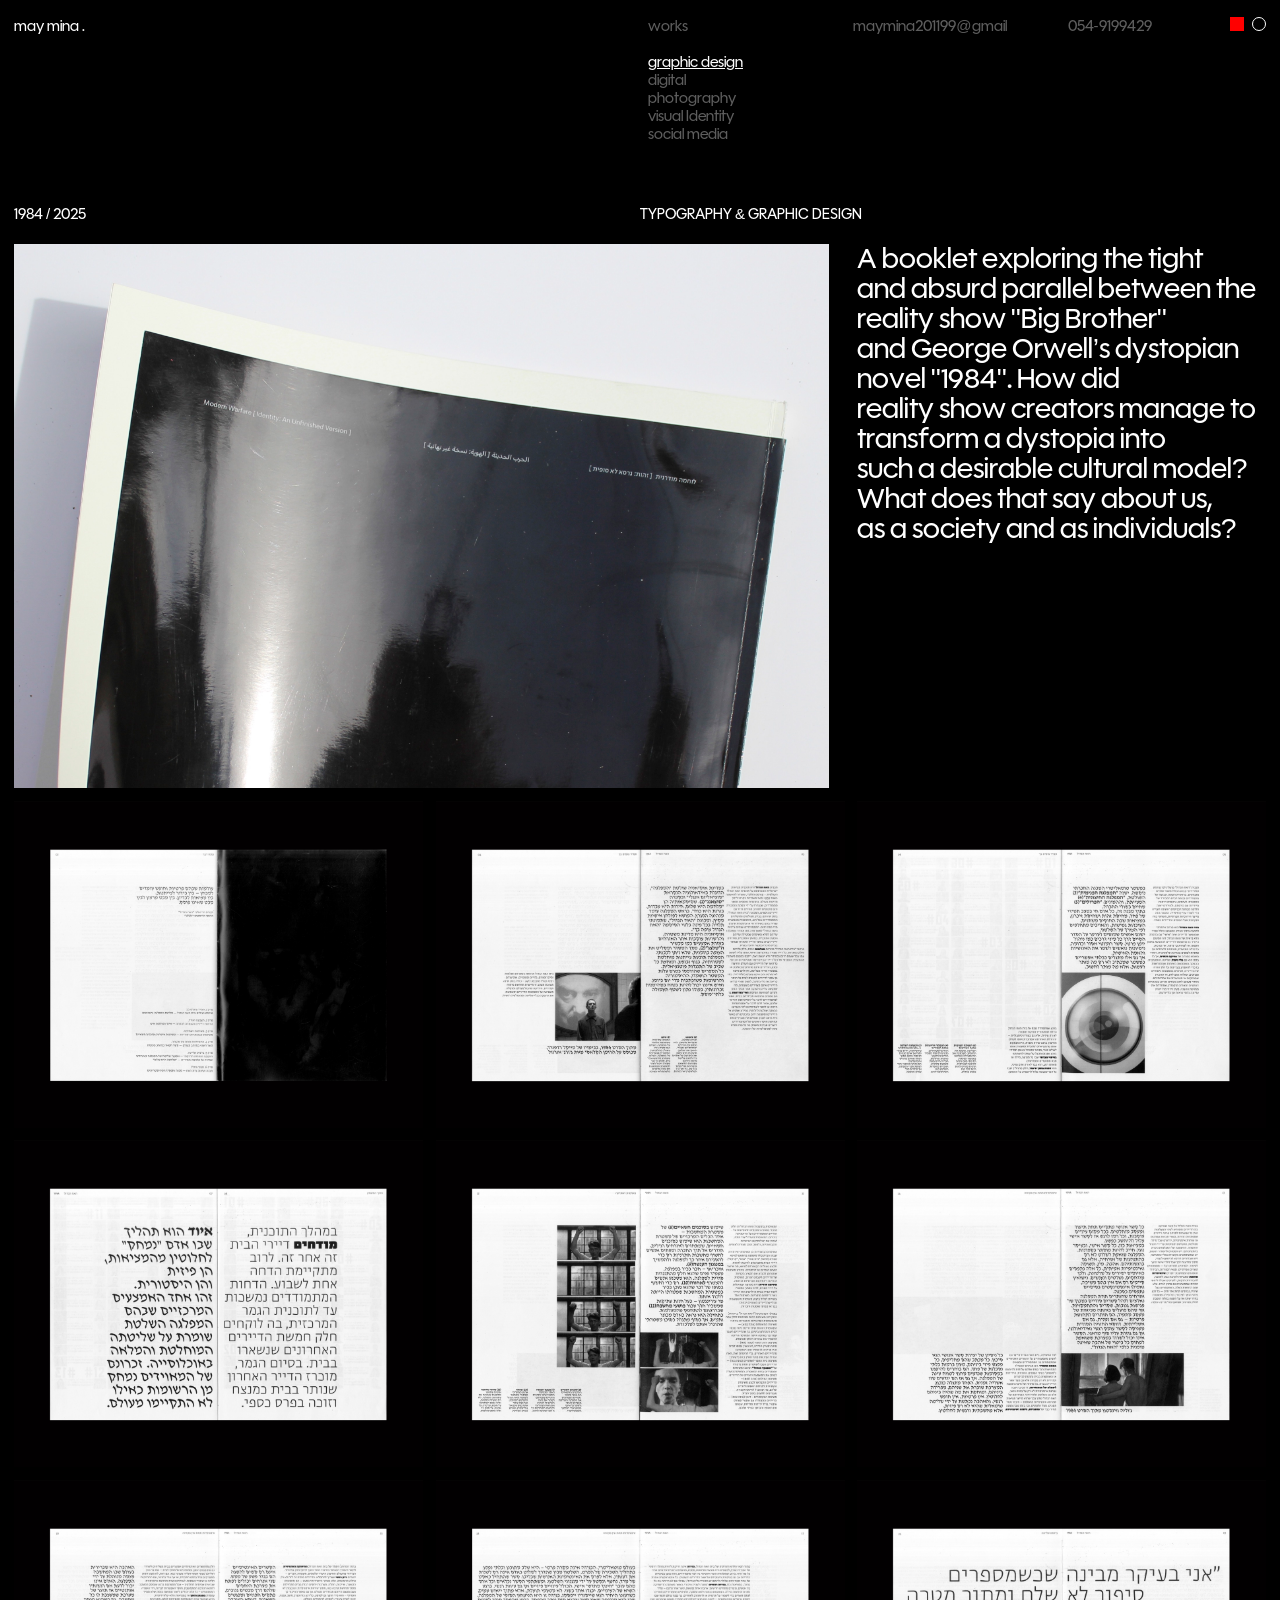
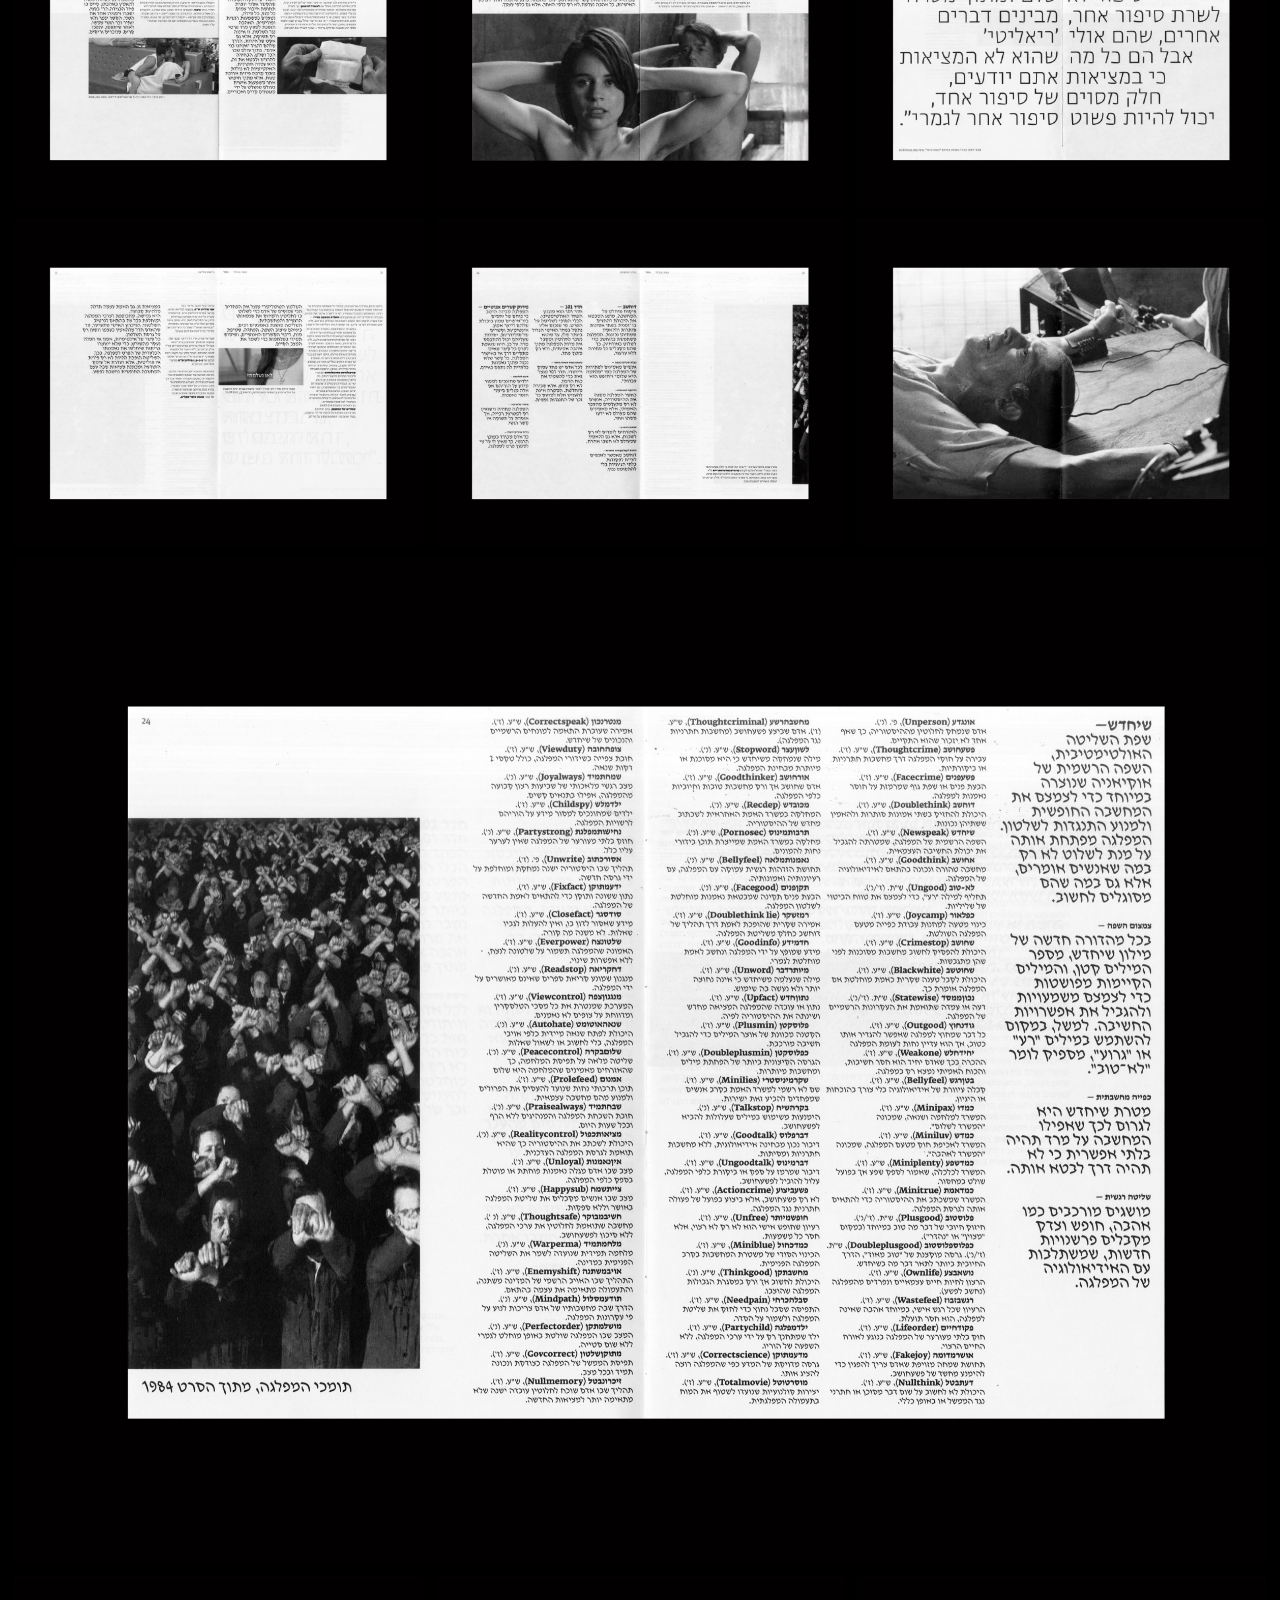
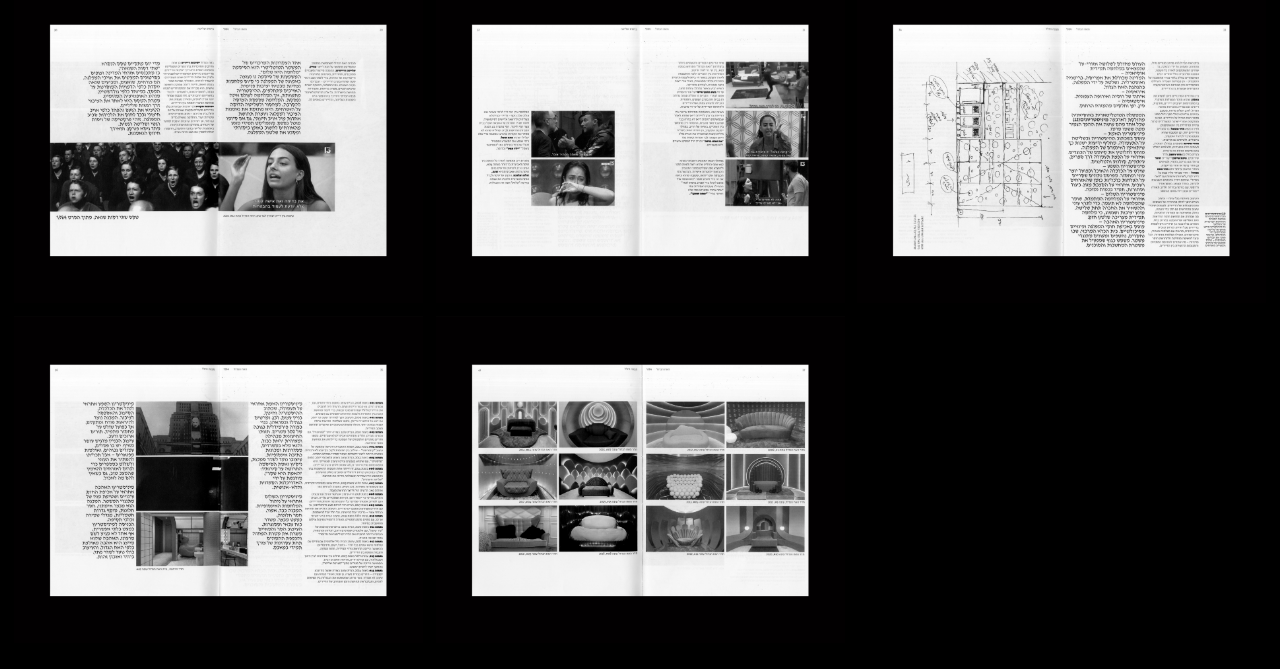
==== commit 3885a896: "1984-2025.html: updated from the admin page" ====
--- a/1984-2025.html
+++ b/1984-2025.html
@@ -38,7 +38,7 @@
 
     <!-- שורת הפרויקט: שם הפרויקט ו-IMAGES, על הקו התחתון של החלק העליון -->
     <p class="project-meta project-meta--title">1984 / 2025</p>
-    <p class="project-meta project-meta--field">IMAGES</p>
+    <p class="project-meta project-meta--field">TYPOGRAPHY &amp; GRAPHIC DESIGN</p>
     <!-- פרטי הקשר באפור, למעלה מימין (כמו בפיגמה) -->
     <a class="project-contact project-contact--email" href="mailto:maymina201199@gmail.com">maymina201199@gmail</a>
     <a class="project-contact project-contact--phone" href="tel:+972549199429">054-9199429</a>
